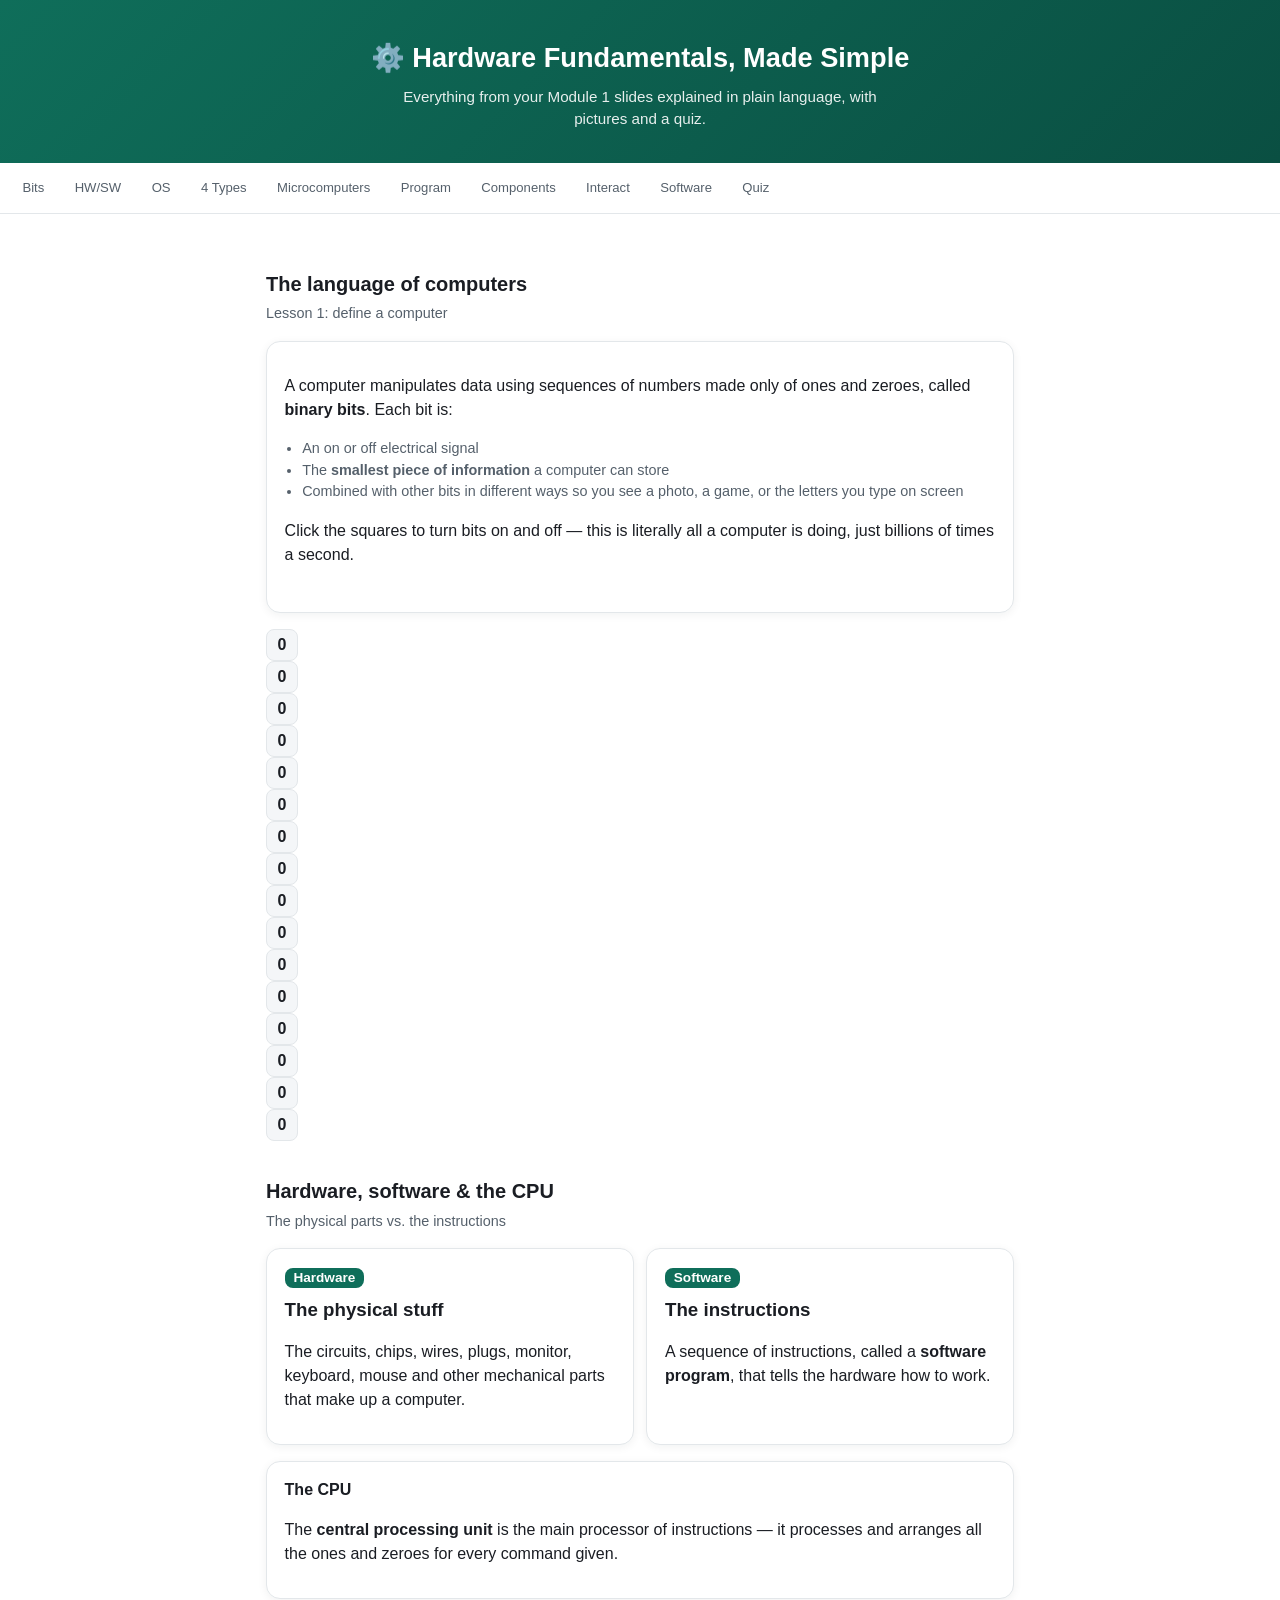
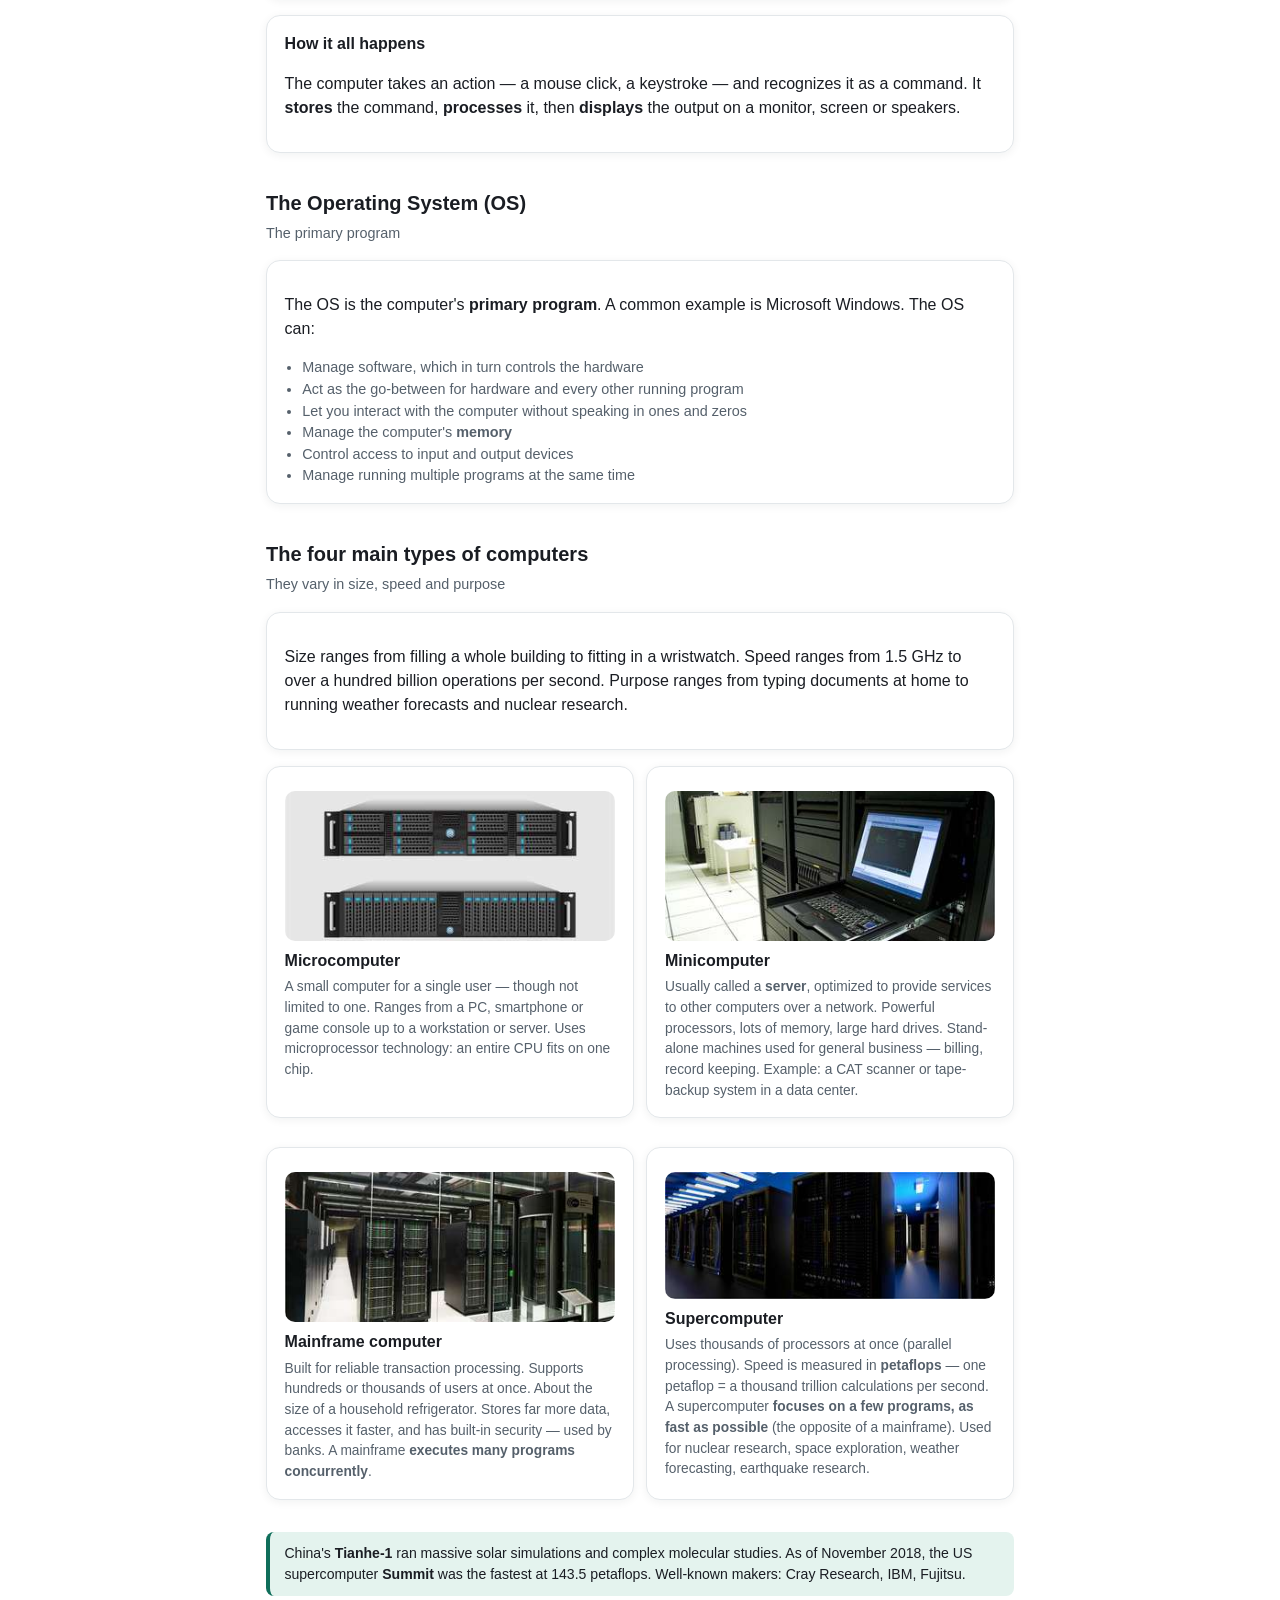
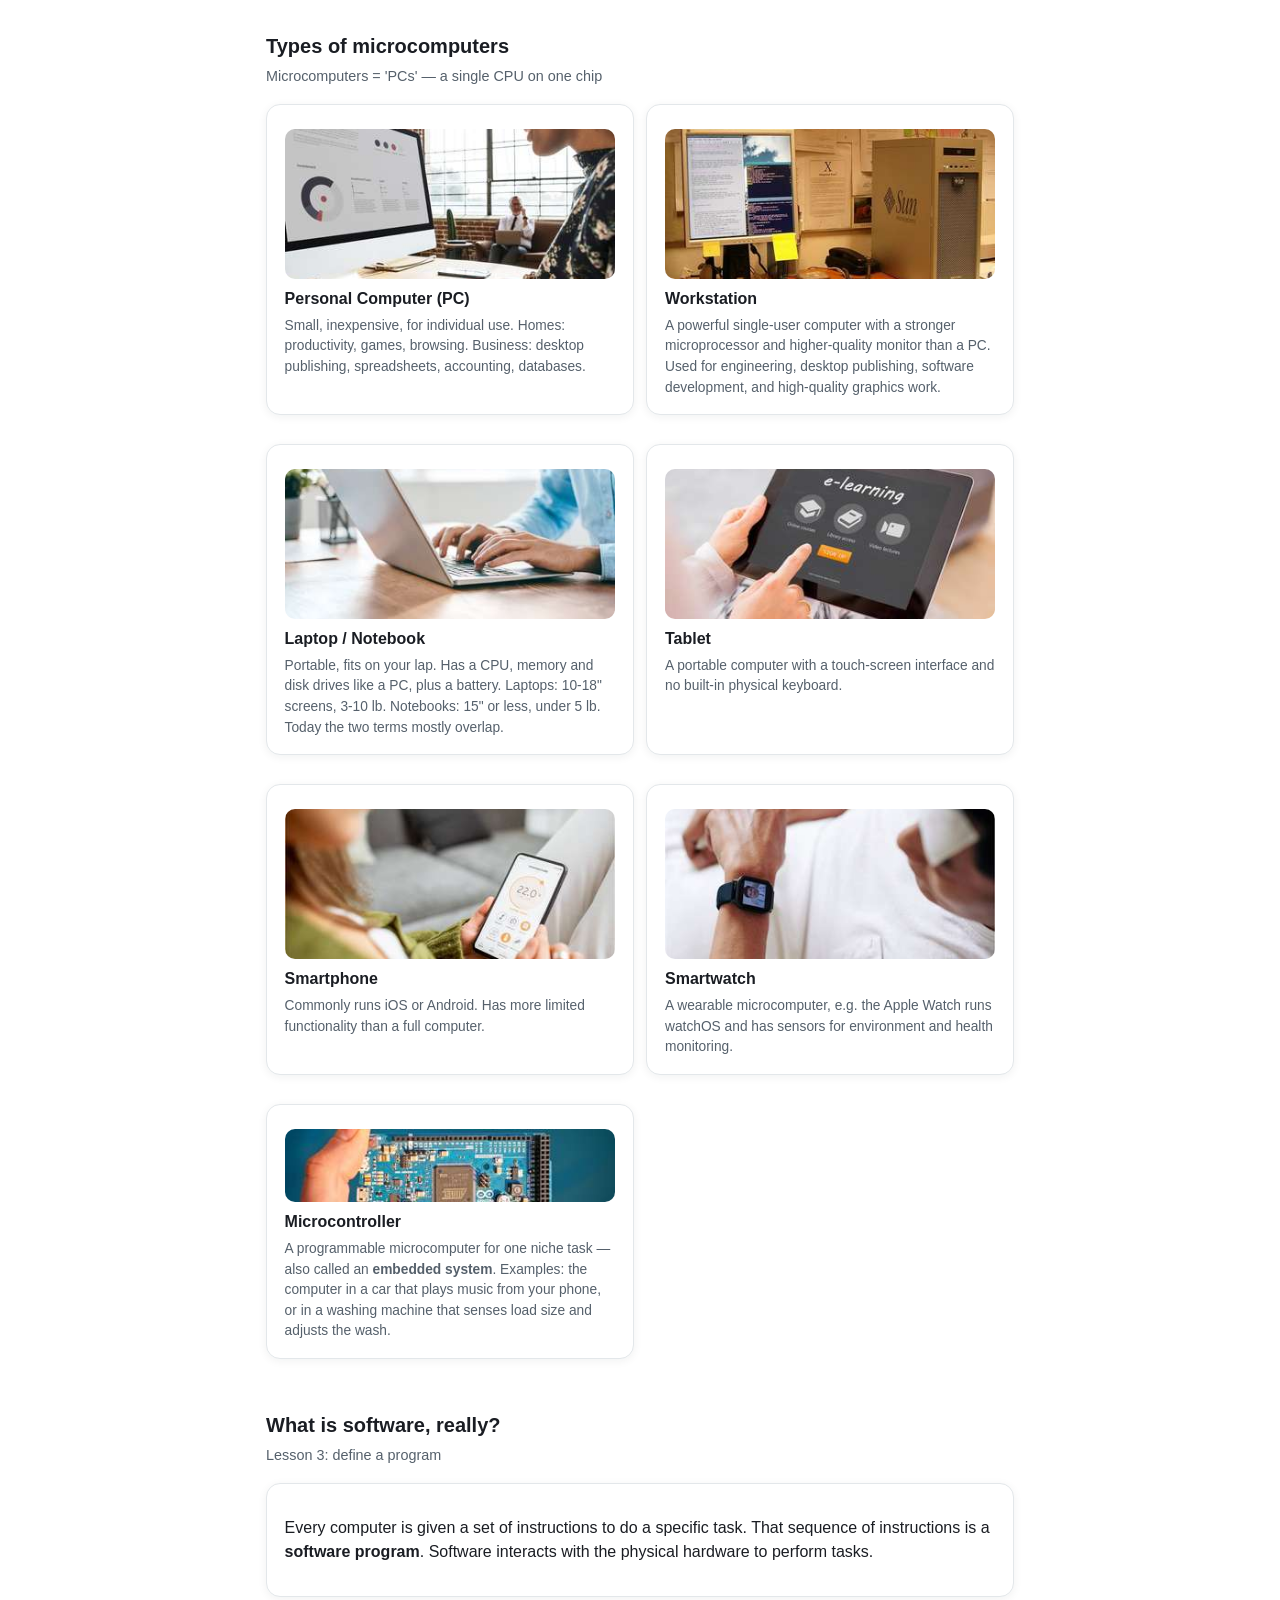
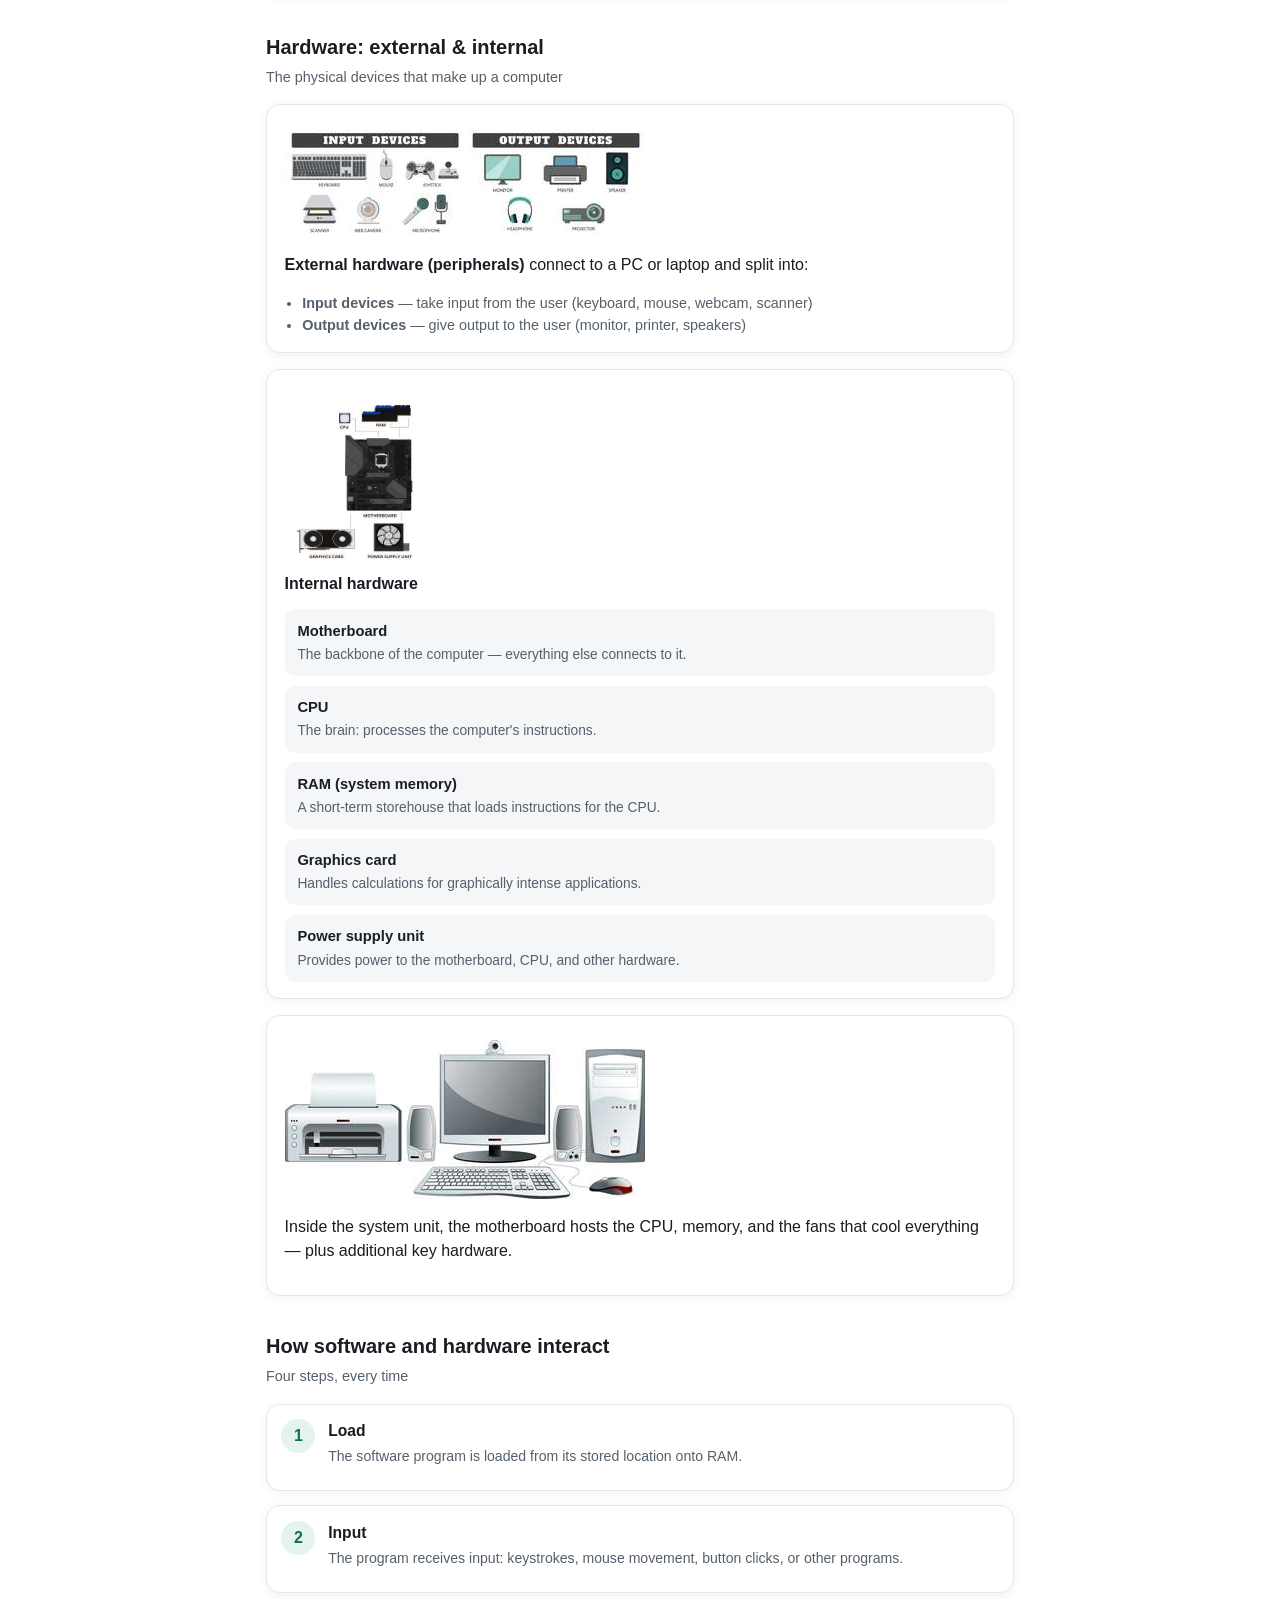
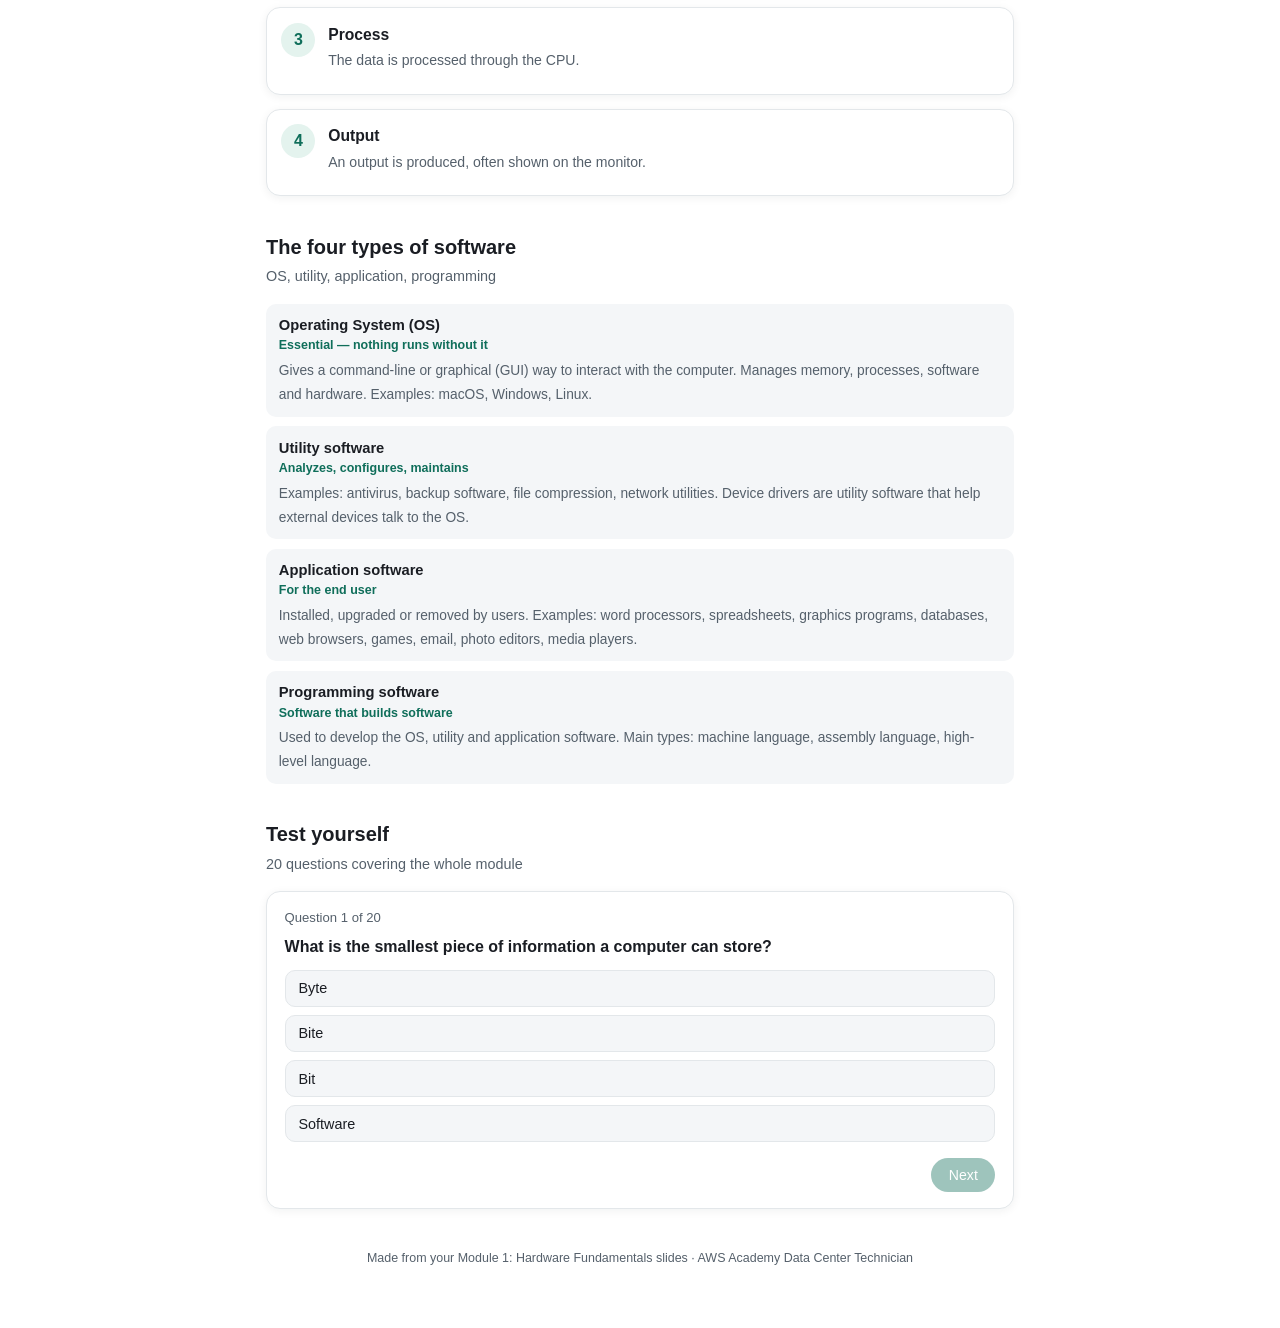
==== module1/index.html @ 40ab1dcd "Create index.html" ====
<!DOCTYPE html><html lang="en"><head><meta charset="UTF-8"><meta name="viewport" content="width=device-width, initial-scale=1, viewport-fit=cover"><title>Hardware Fundamentals, Made Simple</title><style>
:root{--bg:#fff;--bg-soft:#f4f6f8;--text:#1a1d23;--text-soft:#55606b;--accent:#0f6e5a;--accent-soft:#e4f3ee;--card-bg:#fff;--card-border:#e3e7ea;--shadow:0 2px 10px rgba(20,30,40,.06);--good:#1b7a3d;--bad:#c0392b;--svg-box:#f4f6f8;--svg-on:#ffe8a3;
box-sizing:border-box;padding-top:env(safe-area-inset-top,0px);padding-bottom:env(safe-area-inset-bottom,0px)}
@media(prefers-color-scheme:dark){:root:not([data-theme="light"]){--bg:#14171a;--bg-soft:#1c2024;--text:#eef1f3;--text-soft:#a7b0b8;--accent:#4fd8ad;--accent-soft:#1c2f2a;--card-bg:#1c2024;--card-border:#2b3136;--shadow:0 2px 14px rgba(0,0,0,.4);--svg-box:#242a2f;--svg-on:#6b5a1e}}
:root[data-theme="dark"]{--bg:#14171a;--bg-soft:#1c2024;--text:#eef1f3;--text-soft:#a7b0b8;--accent:#4fd8ad;--accent-soft:#1c2f2a;--card-bg:#1c2024;--card-border:#2b3136;--shadow:0 2px 14px rgba(0,0,0,.4);--svg-box:#242a2f;--svg-on:#6b5a1e}
html{scroll-padding-top:calc(60px + env(safe-area-inset-top,0px))}
*{box-sizing:border-box}
body{margin:0;background:var(--bg);color:var(--text);font-family:-apple-system,BlinkMacSystemFont,"Segoe UI",Roboto,Helvetica,Arial,sans-serif;line-height:1.5}
header.hero{background:linear-gradient(135deg,var(--accent),#0a4f42);color:#fff;padding:2.4rem 1.2rem 2rem;text-align:center}
header.hero h1{margin:0 0 .4rem;font-size:1.7rem}
header.hero p{margin:0 auto;opacity:.9;font-size:.95rem;max-width:520px}
nav.tabs{position:sticky;top:env(safe-area-inset-top,0px);z-index:10;display:flex;overflow-x:auto;gap:.3rem;background:var(--bg);border-bottom:1px solid var(--card-border);padding:.5rem .6rem}
nav.tabs a{flex:none;text-decoration:none;color:var(--text-soft);font-size:.82rem;padding:.45rem .8rem;border-radius:999px;white-space:nowrap}
nav.tabs a:hover{background:var(--accent-soft);color:var(--accent)}
main{max-width:780px;margin:0 auto;padding:1.2rem 1rem 3rem}
section{margin:2.2rem 0}
section h2{font-size:1.25rem;margin:0 0 .3rem}
.sub{color:var(--text-soft);font-size:.9rem;margin:0 0 1rem}
.card{background:var(--card-bg);border:1px solid var(--card-border);border-radius:14px;box-shadow:var(--shadow);padding:1rem 1.1rem;margin-bottom:1rem}
.card img{max-width:100%;max-height:170px;border-radius:10px;display:block;margin:.5rem 0}
.card ul{margin:.4rem 0 0;padding-left:1.1rem;color:var(--text-soft);font-size:.9rem}
.sock-head{display:flex;align-items:center;gap:.6rem}
.sock-head h3{margin:0;font-size:1rem}
.badge{background:var(--accent);color:#fff;font-weight:700;border-radius:8px;padding:.15rem .55rem;font-size:.85rem}
.mini-grid{display:grid;gap:.6rem;margin-top:.8rem}
.mini{background:var(--bg-soft);border-radius:10px;padding:.65rem .8rem}
.mini strong{display:block;font-size:.92rem}
.mini em{display:block;font-size:.78rem;color:var(--accent);font-style:normal;font-weight:600;margin-bottom:.2rem}
.mini span{font-size:.86rem;color:var(--text-soft)}
svg.arch{width:100%;height:auto;display:block}
svg .blk{fill:var(--svg-box);stroke:var(--accent);stroke-width:1.5;cursor:pointer;transition:fill .15s}
svg .blk.on{fill:var(--svg-on)}
svg text{fill:var(--text);font-size:13px;pointer-events:none;font-family:inherit}
svg .lbl{fill:var(--text-soft);font-size:11px}
svg .arrow{stroke:var(--text-soft);stroke-width:1.5;fill:none;marker-end:url(#ah)}
#info{margin-top:.8rem;background:var(--accent-soft);border-radius:10px;padding:.7rem .9rem;font-size:.9rem;min-height:4.5rem}
#info strong{display:block;color:var(--accent)}
.speed{display:flex;gap:.4rem;align-items:center;flex-wrap:wrap;font-size:.85rem;margin-top:.6rem}
.speed span{background:var(--bg-soft);border-radius:999px;padding:.25rem .7rem}
.steps{display:flex;flex-direction:column;gap:.9rem}
.step{display:flex;gap:.8rem;background:var(--card-bg);border:1px solid var(--card-border);border-radius:14px;padding:.9rem;box-shadow:var(--shadow)}
.step-num{flex:none;width:34px;height:34px;border-radius:50%;background:var(--accent-soft);color:var(--accent);display:flex;align-items:center;justify-content:center;font-weight:700}
.step-content h4{margin:0 0 .25rem;font-size:.98rem}
.step-content p{margin:0 0 .5rem;color:var(--text-soft);font-size:.88rem}
.step-content img{max-width:100%;max-height:170px;border-radius:10px;display:block}
.tip{background:var(--accent-soft);border-left:4px solid var(--accent);border-radius:8px;padding:.7rem .9rem;font-size:.88rem;margin-top:1rem}
.quiz-q{font-weight:600;margin:.4rem 0 .7rem}
.quiz-opts{display:flex;flex-direction:column;gap:.5rem;margin-bottom:.6rem}
.quiz-opt{text-align:left;padding:.6rem .8rem;border-radius:10px;border:1px solid var(--card-border);background:var(--bg-soft);cursor:pointer;font-size:.9rem;color:var(--text);font-family:inherit}
.quiz-opt:disabled{cursor:default}
.quiz-opt.correct{background:rgba(27,122,61,.18);border-color:var(--good)}
.quiz-opt.incorrect{background:rgba(192,57,43,.18);border-color:var(--bad)}
.quiz-exp{display:none;font-size:.85rem;color:var(--text-soft);background:var(--bg-soft);padding:.6rem .8rem;border-radius:10px}
.quiz-nav{display:flex;justify-content:flex-end;margin-top:1rem}
.quiz-nav button,.quiz-result button{background:var(--accent);color:#fff;border:none;padding:.55rem 1.1rem;border-radius:999px;font-size:.88rem;cursor:pointer}
.quiz-nav button:disabled{opacity:.4}
.quiz-progress{font-size:.82rem;color:var(--text-soft)}
.quiz-result{text-align:center;padding:1.5rem 1rem}
.score{font-size:2.2rem;font-weight:700;color:var(--accent)}
.footer-note{text-align:center;color:var(--text-soft);font-size:.78rem;margin-top:2.5rem}

table.cmp{width:100%;border-collapse:collapse;font-size:.85rem}
table.cmp th,table.cmp td{text-align:left;padding:.5rem .6rem;border-bottom:1px solid var(--card-border);vertical-align:top}
table.cmp th{color:var(--text-soft);font-size:.76rem;text-transform:uppercase}
.wrap{overflow-x:auto}
.split{display:grid;gap:.8rem}
@media(min-width:600px){.split{grid-template-columns:1fr 1fr}}
.imgrow{display:flex;gap:.5rem;flex-wrap:wrap}.imgrow img{flex:1 1 120px;max-width:48%;max-height:150px;object-fit:cover;border-radius:10px}
.pc-card img{width:100%;max-height:150px;object-fit:cover;border-radius:10px;margin-bottom:.5rem}
.pc-card h3{margin:.2rem 0 .3rem;font-size:1rem}
.pc-card p{margin:0;font-size:.86rem;color:var(--text-soft)}
.bits{display:flex;gap:.3rem;flex-wrap:wrap;justify-content:center;margin:.8rem 0}
.bit{width:32px;height:32px;border-radius:8px;background:var(--bg-soft);border:1px solid var(--card-border);display:flex;align-items:center;justify-content:center;font-weight:700;cursor:pointer;user-select:none}
.bit.on{background:var(--accent);color:#fff}
</style></head><body>
<header class="hero"><h1>⚙️ Hardware Fundamentals, Made Simple</h1><p>Everything from your Module 1 slides explained in plain language, with pictures and a quiz.</p></header>
<nav class="tabs"><a href="#bits">Bits</a><a href="#hwsw">HW/SW</a><a href="#os">OS</a><a href="#types4">4 Types</a><a href="#micro">Microcomputers</a><a href="#prog">Program</a><a href="#hw">Components</a><a href="#interact">Interact</a><a href="#swtypes">Software</a><a href="#quiz">Quiz</a></nav><main><section id="bits"><h2>The language of computers</h2><p class="sub">Lesson 1: define a computer</p>
<div class="card"><p>A computer manipulates data using sequences of numbers made only of ones and zeroes, called <b>binary bits</b>. Each bit is:</p>
<ul><li>An on or off electrical signal</li><li>The <b>smallest piece of information</b> a computer can store</li><li>Combined with other bits in different ways so you see a photo, a game, or the letters you type on screen</li></ul>
<p>Click the squares to turn bits on and off — this is literally all a computer is doing, just billions of times a second.</p>
<div class="bits" id="bits"></div></div></section>
<section id="hwsw"><h2>Hardware, software & the CPU</h2><p class="sub">The physical parts vs. the instructions</p>
<div class="split">
<div class="card"><span class="badge">Hardware</span><h3 style="margin:.4rem 0">The physical stuff</h3><p>The circuits, chips, wires, plugs, monitor, keyboard, mouse and other mechanical parts that make up a computer.</p></div>
<div class="card"><span class="badge">Software</span><h3 style="margin:.4rem 0">The instructions</h3><p>A sequence of instructions, called a <b>software program</b>, that tells the hardware how to work.</p></div></div>
<div class="card"><strong>The CPU</strong><p>The <b>central processing unit</b> is the main processor of instructions — it processes and arranges all the ones and zeroes for every command given.</p></div>
<div class="card"><strong>How it all happens</strong><p>The computer takes an action — a mouse click, a keystroke — and recognizes it as a command. It <b>stores</b> the command, <b>processes</b> it, then <b>displays</b> the output on a monitor, screen or speakers.</p></div></section>
<section id="os"><h2>The Operating System (OS)</h2><p class="sub">The primary program</p>
<div class="card"><p>The OS is the computer's <b>primary program</b>. A common example is Microsoft Windows. The OS can:</p>
<ul><li>Manage software, which in turn controls the hardware</li><li>Act as the go-between for hardware and every other running program</li><li>Let you interact with the computer without speaking in ones and zeros</li><li>Manage the computer's <b>memory</b></li><li>Control access to input and output devices</li><li>Manage running multiple programs at the same time</li></ul></div></section>
<section id="types4"><h2>The four main types of computers</h2><p class="sub">They vary in size, speed and purpose</p>
<div class="card"><p>Size ranges from filling a whole building to fitting in a wristwatch. Speed ranges from 1.5 GHz to over a hundred billion operations per second. Purpose ranges from typing documents at home to running weather forecasts and nuclear research.</p></div>
<div class="split"><div class="card pc-card"><img src="[data-uri]" alt="Microcomputer" loading="lazy"><h3>Microcomputer</h3><p>A small computer for a single user — though not limited to one. Ranges from a PC, smartphone or game console up to a workstation or server. Uses microprocessor technology: an entire CPU fits on one chip.</p></div><div class="card pc-card"><img src="[data-uri]" alt="Minicomputer" loading="lazy"><h3>Minicomputer</h3><p>Usually called a <b>server</b>, optimized to provide services to other computers over a network. Powerful processors, lots of memory, large hard drives. Stand-alone machines used for general business — billing, record keeping. Example: a CAT scanner or tape-backup system in a data center.</p></div><div class="card pc-card"><img src="[data-uri]" alt="Mainframe computer" loading="lazy"><h3>Mainframe computer</h3><p>Built for reliable transaction processing. Supports hundreds or thousands of users at once. About the size of a household refrigerator. Stores far more data, accesses it faster, and has built-in security — used by banks. A mainframe <b>executes many programs concurrently</b>.</p></div><div class="card pc-card"><img src="[data-uri]" alt="Supercomputer" loading="lazy"><h3>Supercomputer</h3><p>Uses thousands of processors at once (parallel processing). Speed is measured in <b>petaflops</b> — one petaflop = a thousand trillion calculations per second. A supercomputer <b>focuses on a few programs, as fast as possible</b> (the opposite of a mainframe). Used for nuclear research, space exploration, weather forecasting, earthquake research.</p></div></div>
<div class="tip">China's <b>Tianhe-1</b> ran massive solar simulations and complex molecular studies. As of November 2018, the US supercomputer <b>Summit</b> was the fastest at 143.5 petaflops. Well-known makers: Cray Research, IBM, Fujitsu.</div></section>
<section id="micro"><h2>Types of microcomputers</h2><p class="sub">Microcomputers = 'PCs' — a single CPU on one chip</p><div class="split"><div class="card pc-card"><img src="[data-uri]" alt="Personal Computer (PC)" loading="lazy"><h3>Personal Computer (PC)</h3><p>Small, inexpensive, for individual use. Homes: productivity, games, browsing. Business: desktop publishing, spreadsheets, accounting, databases.</p></div><div class="card pc-card"><img src="[data-uri]" alt="Workstation" loading="lazy"><h3>Workstation</h3><p>A powerful single-user computer with a stronger microprocessor and higher-quality monitor than a PC. Used for engineering, desktop publishing, software development, and high-quality graphics work.</p></div><div class="card pc-card"><img src="[data-uri]" alt="Laptop / Notebook" loading="lazy"><h3>Laptop / Notebook</h3><p>Portable, fits on your lap. Has a CPU, memory and disk drives like a PC, plus a battery. Laptops: 10-18" screens, 3-10 lb. Notebooks: 15" or less, under 5 lb. Today the two terms mostly overlap.</p></div><div class="card pc-card"><img src="[data-uri]" alt="Tablet" loading="lazy"><h3>Tablet</h3><p>A portable computer with a touch-screen interface and no built-in physical keyboard.</p></div><div class="card pc-card"><img src="[data-uri]" alt="Smartphone" loading="lazy"><h3>Smartphone</h3><p>Commonly runs iOS or Android. Has more limited functionality than a full computer.</p></div><div class="card pc-card"><img src="[data-uri]" alt="Smartwatch" loading="lazy"><h3>Smartwatch</h3><p>A wearable microcomputer, e.g. the Apple Watch runs watchOS and has sensors for environment and health monitoring.</p></div><div class="card pc-card"><img src="[data-uri]" alt="Microcontroller" loading="lazy"><h3>Microcontroller</h3><p>A programmable microcomputer for one niche task — also called an <b>embedded system</b>. Examples: the computer in a car that plays music from your phone, or in a washing machine that senses load size and adjusts the wash.</p></div></div></section>
<section id="prog"><h2>What is software, really?</h2><p class="sub">Lesson 3: define a program</p>
<div class="card"><p>Every computer is given a set of instructions to do a specific task. That sequence of instructions is a <b>software program</b>. Software interacts with the physical hardware to perform tasks.</p></div></section>
<section id="hw"><h2>Hardware: external & internal</h2><p class="sub">The physical devices that make up a computer</p>
<div class="card"><img src="[data-uri]" alt="Input and output devices" loading="lazy"><p><b>External hardware (peripherals)</b> connect to a PC or laptop and split into:</p>
<ul><li><b>Input devices</b> — take input from the user (keyboard, mouse, webcam, scanner)</li><li><b>Output devices</b> — give output to the user (monitor, printer, speakers)</li></ul></div>
<div class="card"><img src="[data-uri]" alt="Internal hardware" loading="lazy"><strong>Internal hardware</strong>
<div class="mini-grid">
<div class="mini"><strong>Motherboard</strong><span>The backbone of the computer — everything else connects to it.</span></div>
<div class="mini"><strong>CPU</strong><span>The brain: processes the computer's instructions.</span></div>
<div class="mini"><strong>RAM (system memory)</strong><span>A short-term storehouse that loads instructions for the CPU.</span></div>
<div class="mini"><strong>Graphics card</strong><span>Handles calculations for graphically intense applications.</span></div>
<div class="mini"><strong>Power supply unit</strong><span>Provides power to the motherboard, CPU, and other hardware.</span></div></div></div>
<div class="card"><img src="[data-uri]" alt="Inside the system unit" loading="lazy"><p>Inside the system unit, the motherboard hosts the CPU, memory, and the fans that cool everything — plus additional key hardware.</p></div></section>
<section id="interact"><h2>How software and hardware interact</h2><p class="sub">Four steps, every time</p>
<div class="steps">
<div class="step"><div class="step-num">1</div><div class="step-content"><h4>Load</h4><p>The software program is loaded from its stored location onto RAM.</p></div></div>
<div class="step"><div class="step-num">2</div><div class="step-content"><h4>Input</h4><p>The program receives input: keystrokes, mouse movement, button clicks, or other programs.</p></div></div>
<div class="step"><div class="step-num">3</div><div class="step-content"><h4>Process</h4><p>The data is processed through the CPU.</p></div></div>
<div class="step"><div class="step-num">4</div><div class="step-content"><h4>Output</h4><p>An output is produced, often shown on the monitor.</p></div></div></div></section>
<section id="swtypes"><h2>The four types of software</h2><p class="sub">OS, utility, application, programming</p>
<div class="mini-grid">
<div class="mini"><strong>Operating System (OS)</strong><em>Essential — nothing runs without it</em><span>Gives a command-line or graphical (GUI) way to interact with the computer. Manages memory, processes, software and hardware. Examples: macOS, Windows, Linux.</span></div>
<div class="mini"><strong>Utility software</strong><em>Analyzes, configures, maintains</em><span>Examples: antivirus, backup software, file compression, network utilities. Device drivers are utility software that help external devices talk to the OS.</span></div>
<div class="mini"><strong>Application software</strong><em>For the end user</em><span>Installed, upgraded or removed by users. Examples: word processors, spreadsheets, graphics programs, databases, web browsers, games, email, photo editors, media players.</span></div>
<div class="mini"><strong>Programming software</strong><em>Software that builds software</em><span>Used to develop the OS, utility and application software. Main types: machine language, assembly language, high-level language.</span></div></div></section>
<section id="quiz"><h2>Test yourself</h2><p class="sub">20 questions covering the whole module</p><div class="card" id="quizCard"></div></section>
<p class="footer-note">Made from your Module 1: Hardware Fundamentals slides · AWS Academy Data Center Technician</p></main>
<script>
const bitsEl = document.getElementById('bits');
for (let i = 0; i < 16; i++) {
  const d = document.createElement('div'); d.className = 'bit'; d.textContent = '0';
  d.onclick = () => { const on = d.classList.toggle('on'); d.textContent = on ? '1' : '0'; };
  bitsEl.appendChild(d);
}
const QUIZ = [{"q": "What is the smallest piece of information a computer can store?", "o": ["Byte", "Bite", "Bit", "Software"], "a": 2, "x": "A bit is a single on/off electrical signal, the smallest unit of information."}, {"q": "Which best describes hardware?", "o": ["Instructions that tell devices what to do", "The physical circuits, chips, wires and mechanical parts of a computer", "A word processor", "An operating system"], "a": 1, "x": "Hardware is the physical stuff; software is the instructions that control it."}, {"q": "What does the CPU do?", "o": ["Displays graphics only", "Stores files permanently", "Processes and arranges the ones and zeros for every command", "Supplies power"], "a": 2, "x": "The CPU is the main processor of a computer's instructions."}, {"q": "Which are functions of an operating system? (pick the one that is NOT)", "o": ["Manages the computer's memory", "Controls access to input/output devices", "Works as an output device itself", "Manages running multiple software at once"], "a": 2, "x": "The OS manages devices; it isn't itself an input or output device."}, {"q": "A minicomputer is usually called a...", "o": ["Server", "Smartwatch", "Tablet", "Workstation"], "a": 0, "x": "Minicomputers are optimized to serve other computers over a network."}, {"q": "Which computer is about the size of a household refrigerator and used heavily by banks?", "o": ["Supercomputer", "Microcomputer", "Mainframe computer", "Smartwatch"], "a": 2, "x": "Mainframes handle high-volume, secure transactions and run many programs concurrently."}, {"q": "A supercomputer's speed is measured in...", "o": ["GHz only", "Petaflops (a thousand trillion calculations/second)", "Bytes per second", "Pins"], "a": 1, "x": "Supercomputers use thousands of CPUs in parallel to reach petaflop speeds."}, {"q": "What's the key difference between a mainframe and a supercomputer?", "o": ["Mainframes are smaller", "A mainframe runs many programs at once; a supercomputer focuses on a few programs as fast as possible", "Supercomputers are used only for banking", "There is no difference"], "a": 1, "x": "Mainframe = many concurrent programs. Supercomputer = raw speed on fewer programs."}, {"q": "Which microcomputer type is a powerful single-user machine with a stronger processor and better monitor than a PC?", "o": ["Workstation", "Smartwatch", "Tablet", "Microcontroller"], "a": 0, "x": "Workstations suit engineering, publishing, and high-quality graphics work."}, {"q": "A microcontroller is also known as...", "o": ["A mainframe", "An embedded system", "A supercomputer", "A workstation"], "a": 1, "x": "Microcontrollers do one niche task, like the computer inside a washing machine."}, {"q": "Software is best described as...", "o": ["A set of instructions that perform a specified task in a computer", "A manual for configuring equipment", "A list of device specifications", "The monitor and keyboard"], "a": 0, "x": "Software is instructions; hardware is the physical device."}, {"q": "Which is internal hardware?", "o": ["Mouse", "Keyboard", "Motherboard", "Printer"], "a": 2, "x": "The motherboard, CPU, RAM and graphics card are internal. Mouse, keyboard, printer and scanner are external peripherals."}, {"q": "What is the motherboard's role?", "o": ["It's an output device", "The backbone of the computer \u2014 everything else connects to it", "It stores permanent files", "It cools the CPU"], "a": 1, "x": "All hardware connects to the motherboard."}, {"q": "RAM is best described as...", "o": ["Permanent file storage", "A short-term storehouse that loads instructions for the CPU", "The power supply", "An output device"], "a": 1, "x": "RAM is also called system memory."}, {"q": "Put these interaction steps in order: Process, Load, Output, Input", "o": ["Load \u2192 Input \u2192 Process \u2192 Output", "Output \u2192 Input \u2192 Load \u2192 Process", "Process \u2192 Load \u2192 Input \u2192 Output", "Input \u2192 Output \u2192 Load \u2192 Process"], "a": 0, "x": "The program loads to RAM, takes input, the CPU processes it, then output appears."}, {"q": "Which software type is essential \u2014 a computer cannot function without it?", "o": ["Application software", "Utility software", "Operating system (OS)", "Programming software"], "a": 2, "x": "Examples: macOS, Windows, Linux."}, {"q": "Antivirus software is an example of...", "o": ["Application software", "Utility software", "Programming software", "An OS"], "a": 1, "x": "Utility software analyzes, configures and maintains a computer."}, {"q": "A word processor is an example of...", "o": ["Utility software", "Programming software", "Application software", "An operating system"], "a": 2, "x": "Application software is installed, upgraded, or removed by the end user."}, {"q": "Which is a primary classification of programming language?", "o": ["Utility language", "Machine language", "Output language", "Driver language"], "a": 1, "x": "The three main classifications: machine, assembly, and high-level language."}, {"q": "Device drivers are an example of...", "o": ["Utility software that helps external devices talk to the OS", "Application software", "A type of CPU", "A programming language"], "a": 0, "x": "Drivers are utility software connecting hardware to the OS."}];
let qi = 0, score = 0, done = false;
function render() {
  const c = document.getElementById('quizCard');
  if (qi >= QUIZ.length) {
    c.innerHTML = '<div class="quiz-result"><div class="score">' + score + ' / ' + QUIZ.length + '</div><p>correct</p><button onclick="qi=0;score=0;render()">Try again</button></div>';
    return;
  }
  done = false;
  const q = QUIZ[qi];
  c.innerHTML = '<div class="quiz-progress">Question ' + (qi + 1) + ' of ' + QUIZ.length + '</div><p class="quiz-q">' + q.q + '</p><div class="quiz-opts">' +
    q.o.map((o, i) => '<button class="quiz-opt" onclick="pick(' + i + ')">' + o + '</button>').join('') +
    '</div><div class="quiz-exp" id="exp">' + q.x + '</div><div class="quiz-nav"><button id="nb" disabled onclick="qi++;render()">' + (qi === QUIZ.length - 1 ? 'See score' : 'Next') + '</button></div>';
}
function pick(i) {
  if (done) return; done = true;
  const q = QUIZ[qi], bs = document.querySelectorAll('.quiz-opt');
  bs.forEach(b => b.disabled = true);
  if (i === q.a) { bs[i].classList.add('correct'); score++; } else { bs[i].classList.add('incorrect'); bs[q.a].classList.add('correct'); }
  document.getElementById('exp').style.display = 'block';
  document.getElementById('nb').disabled = false;
}
render();
</script></body></html>
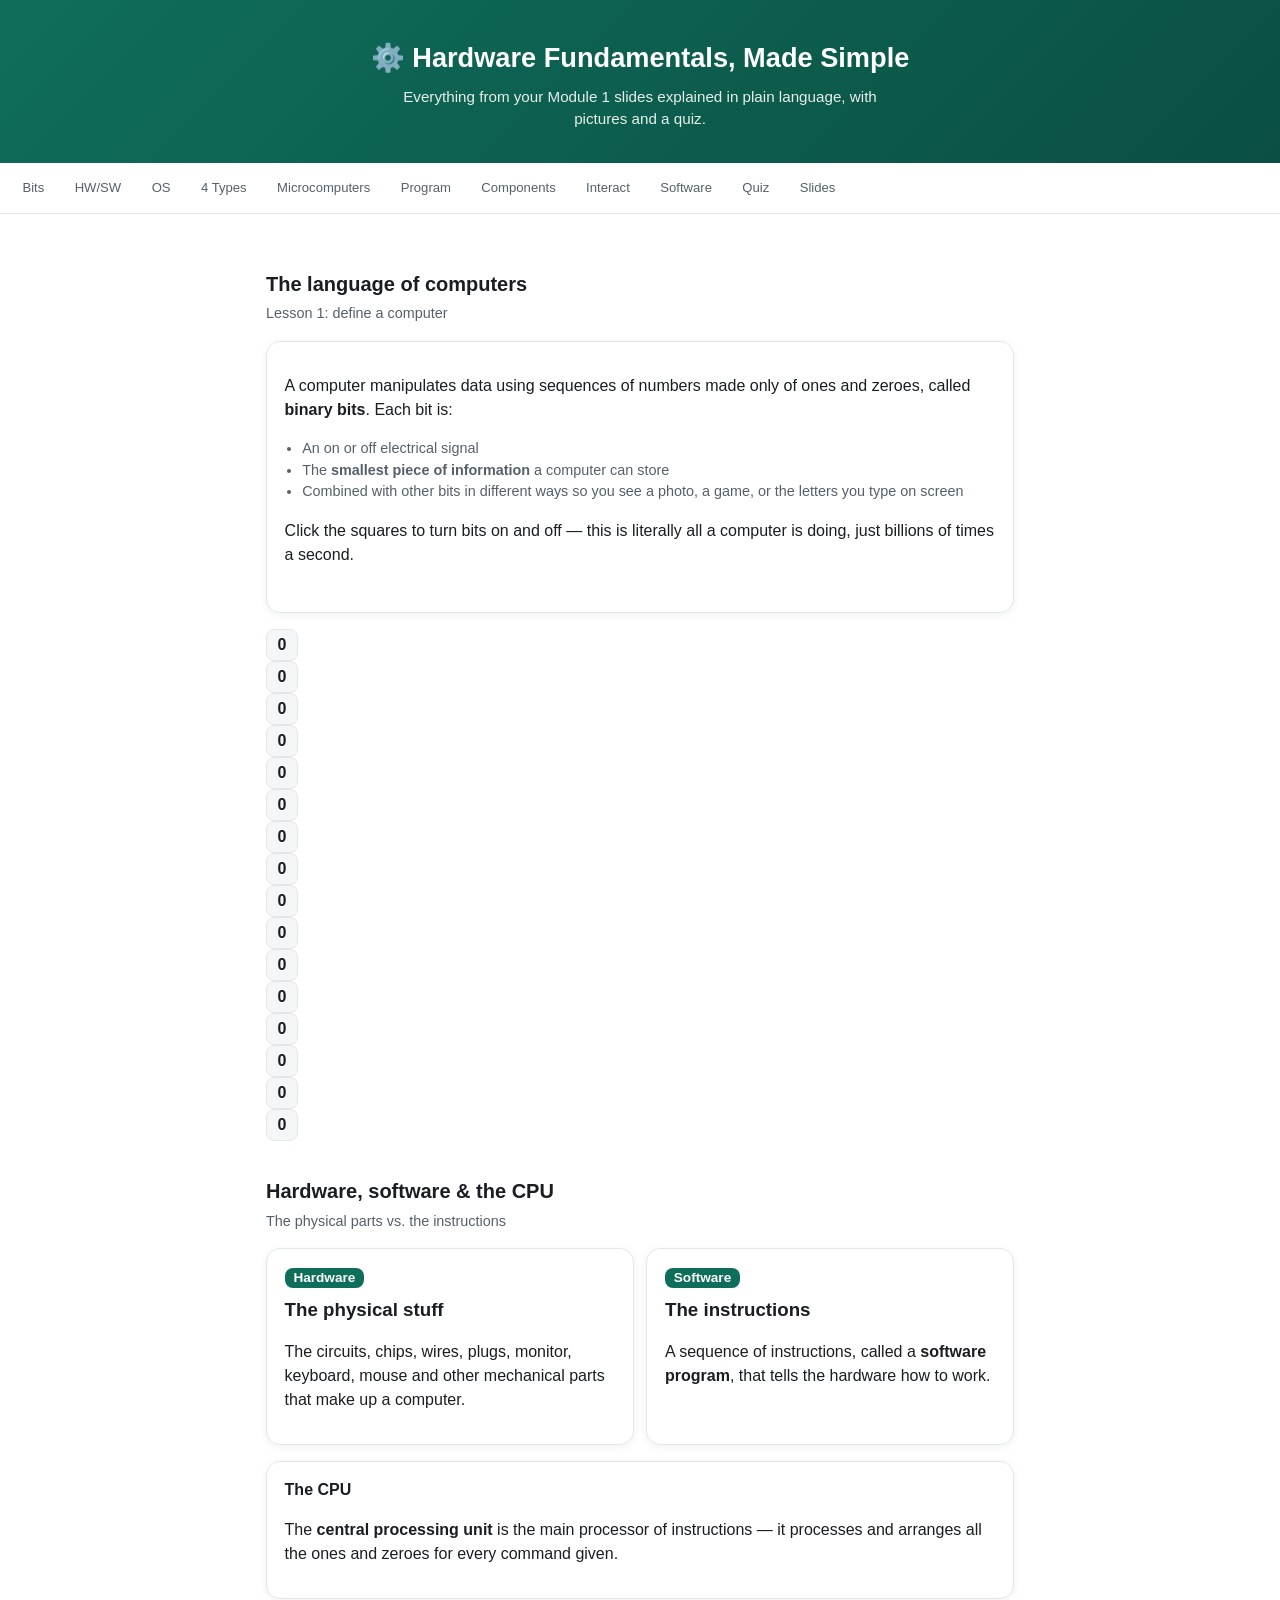
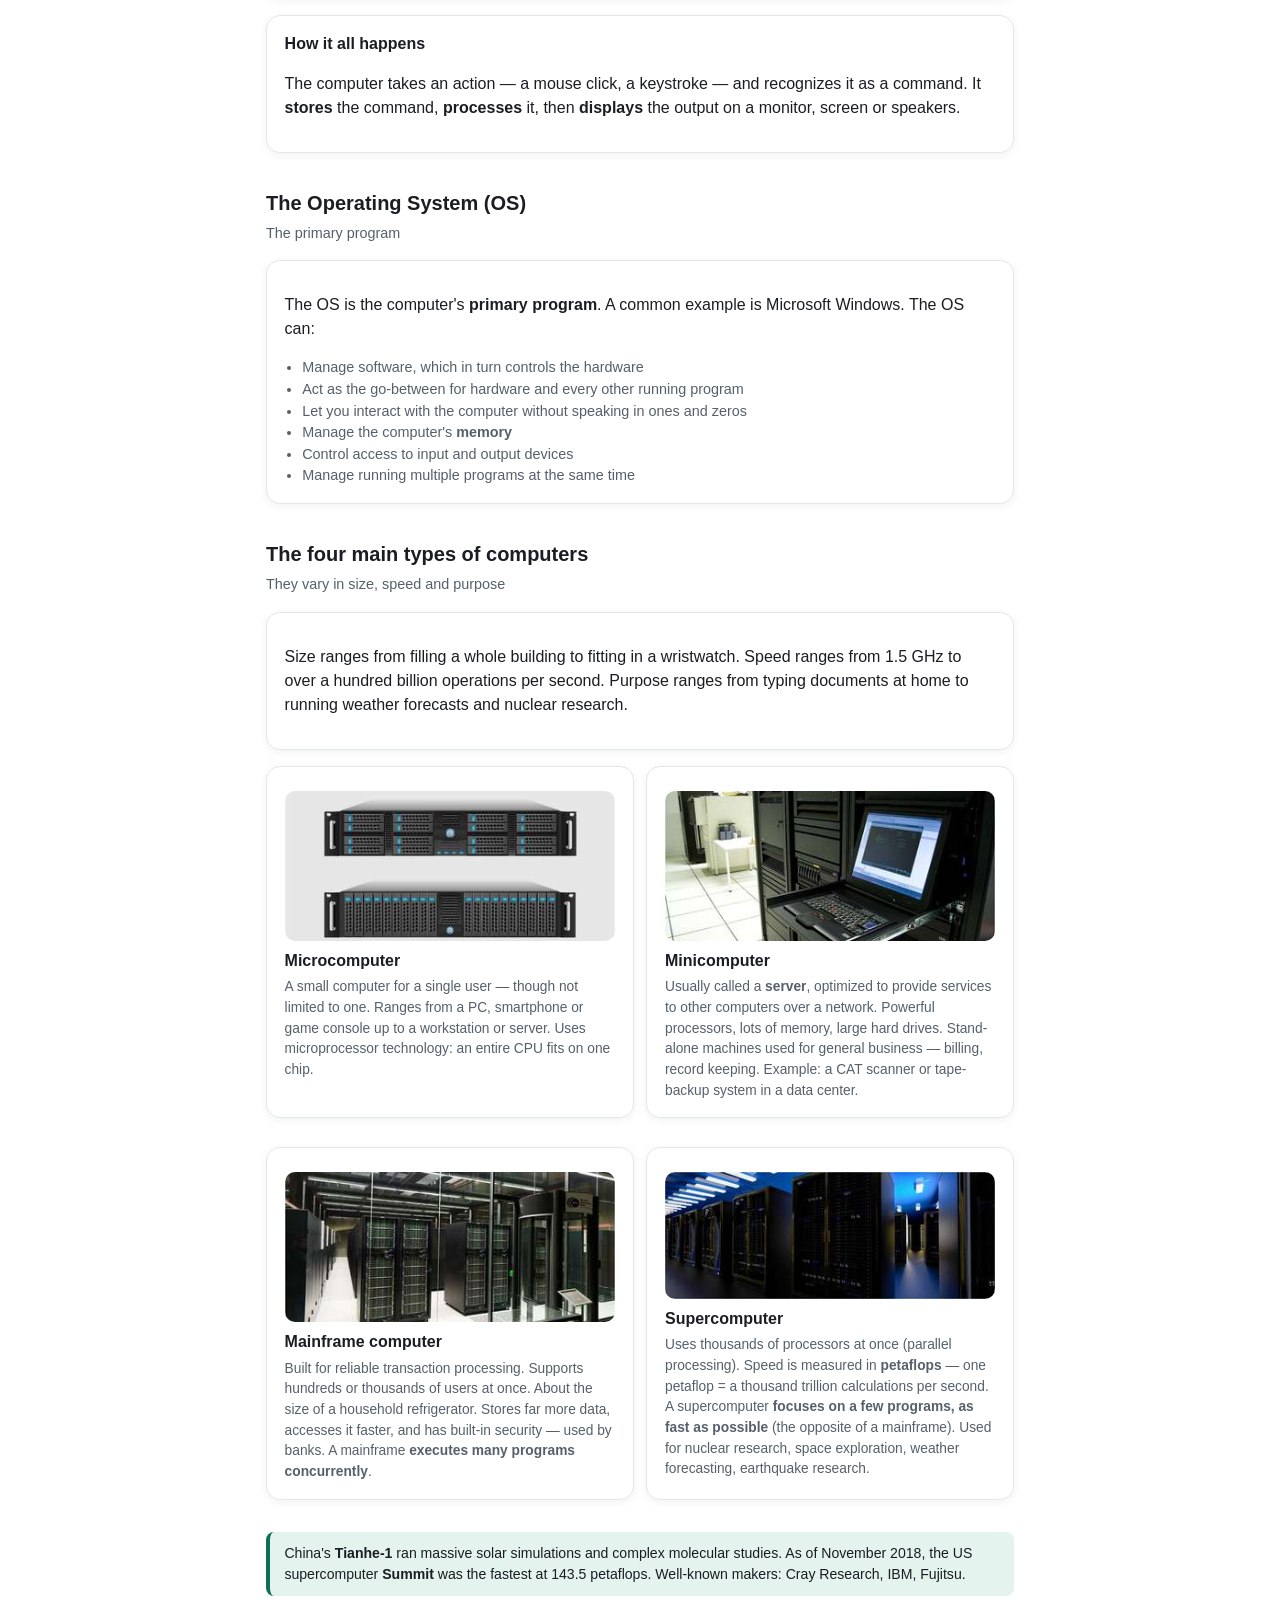
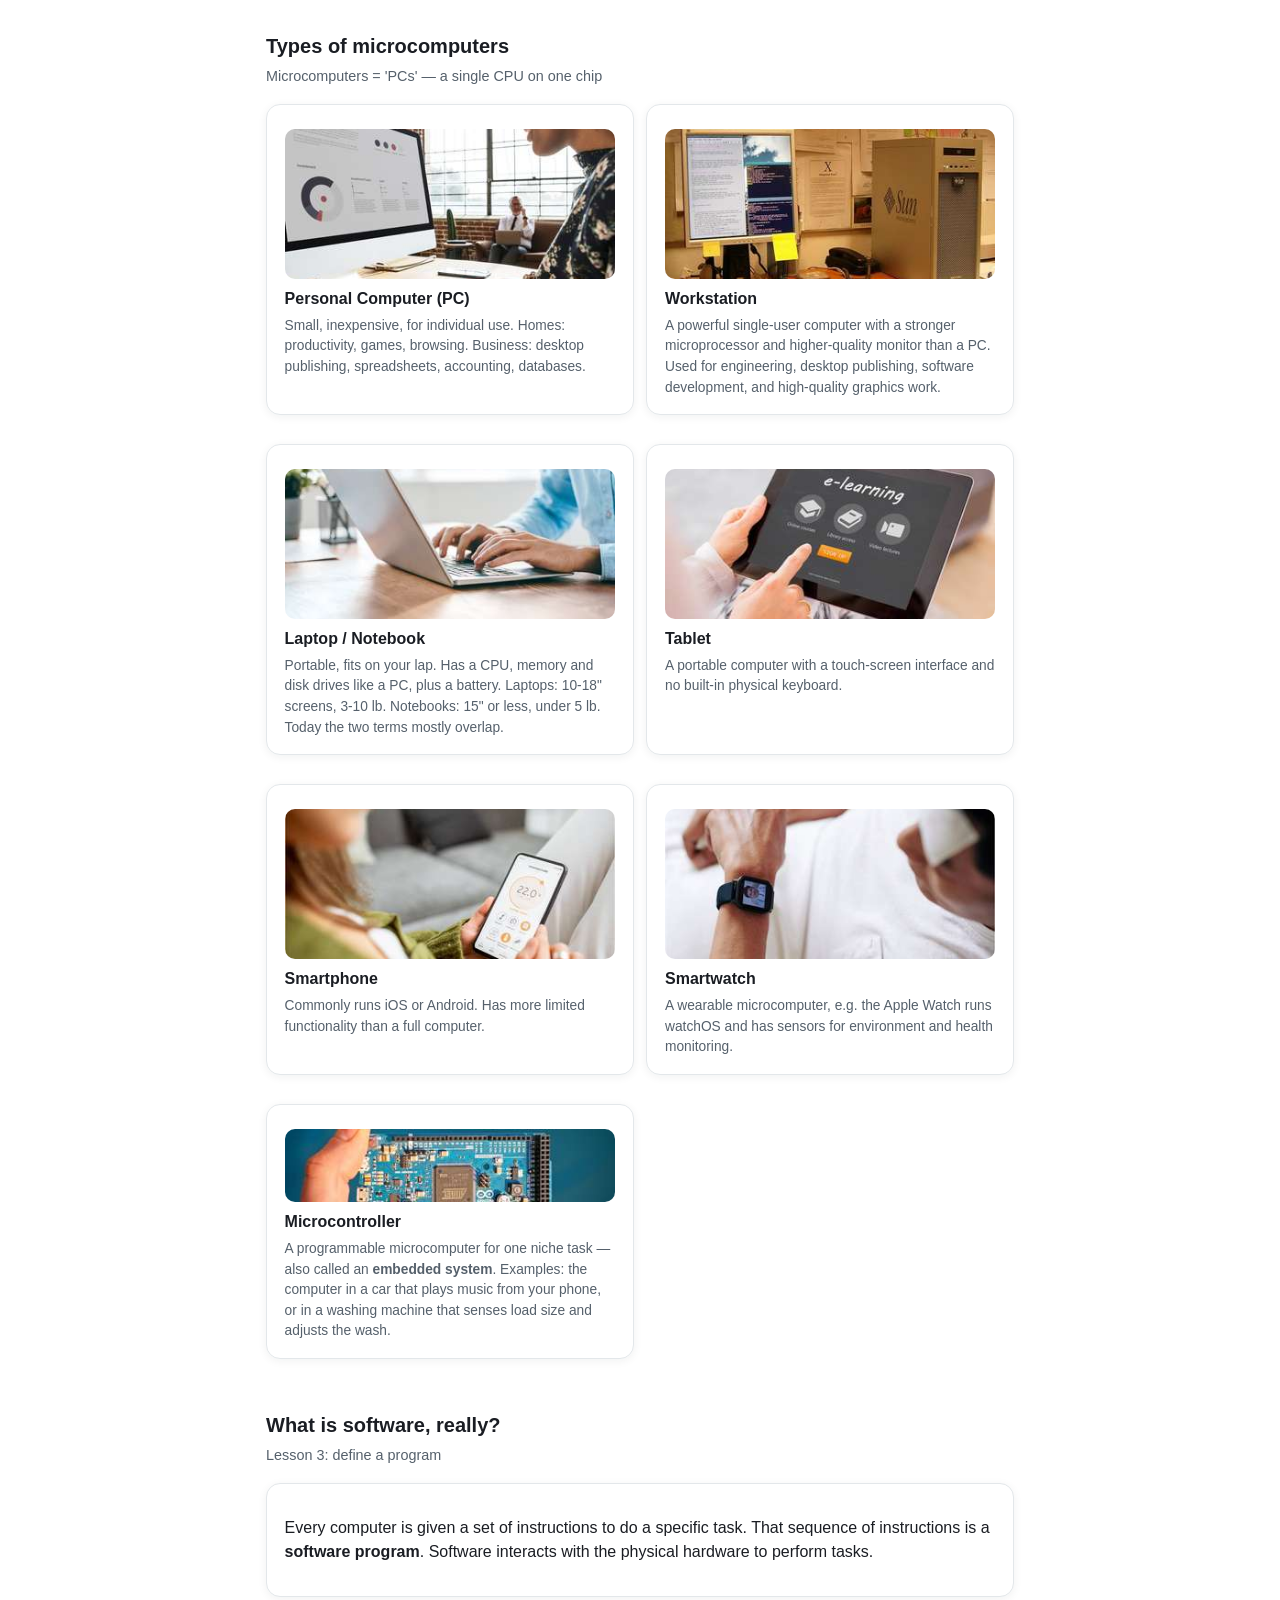
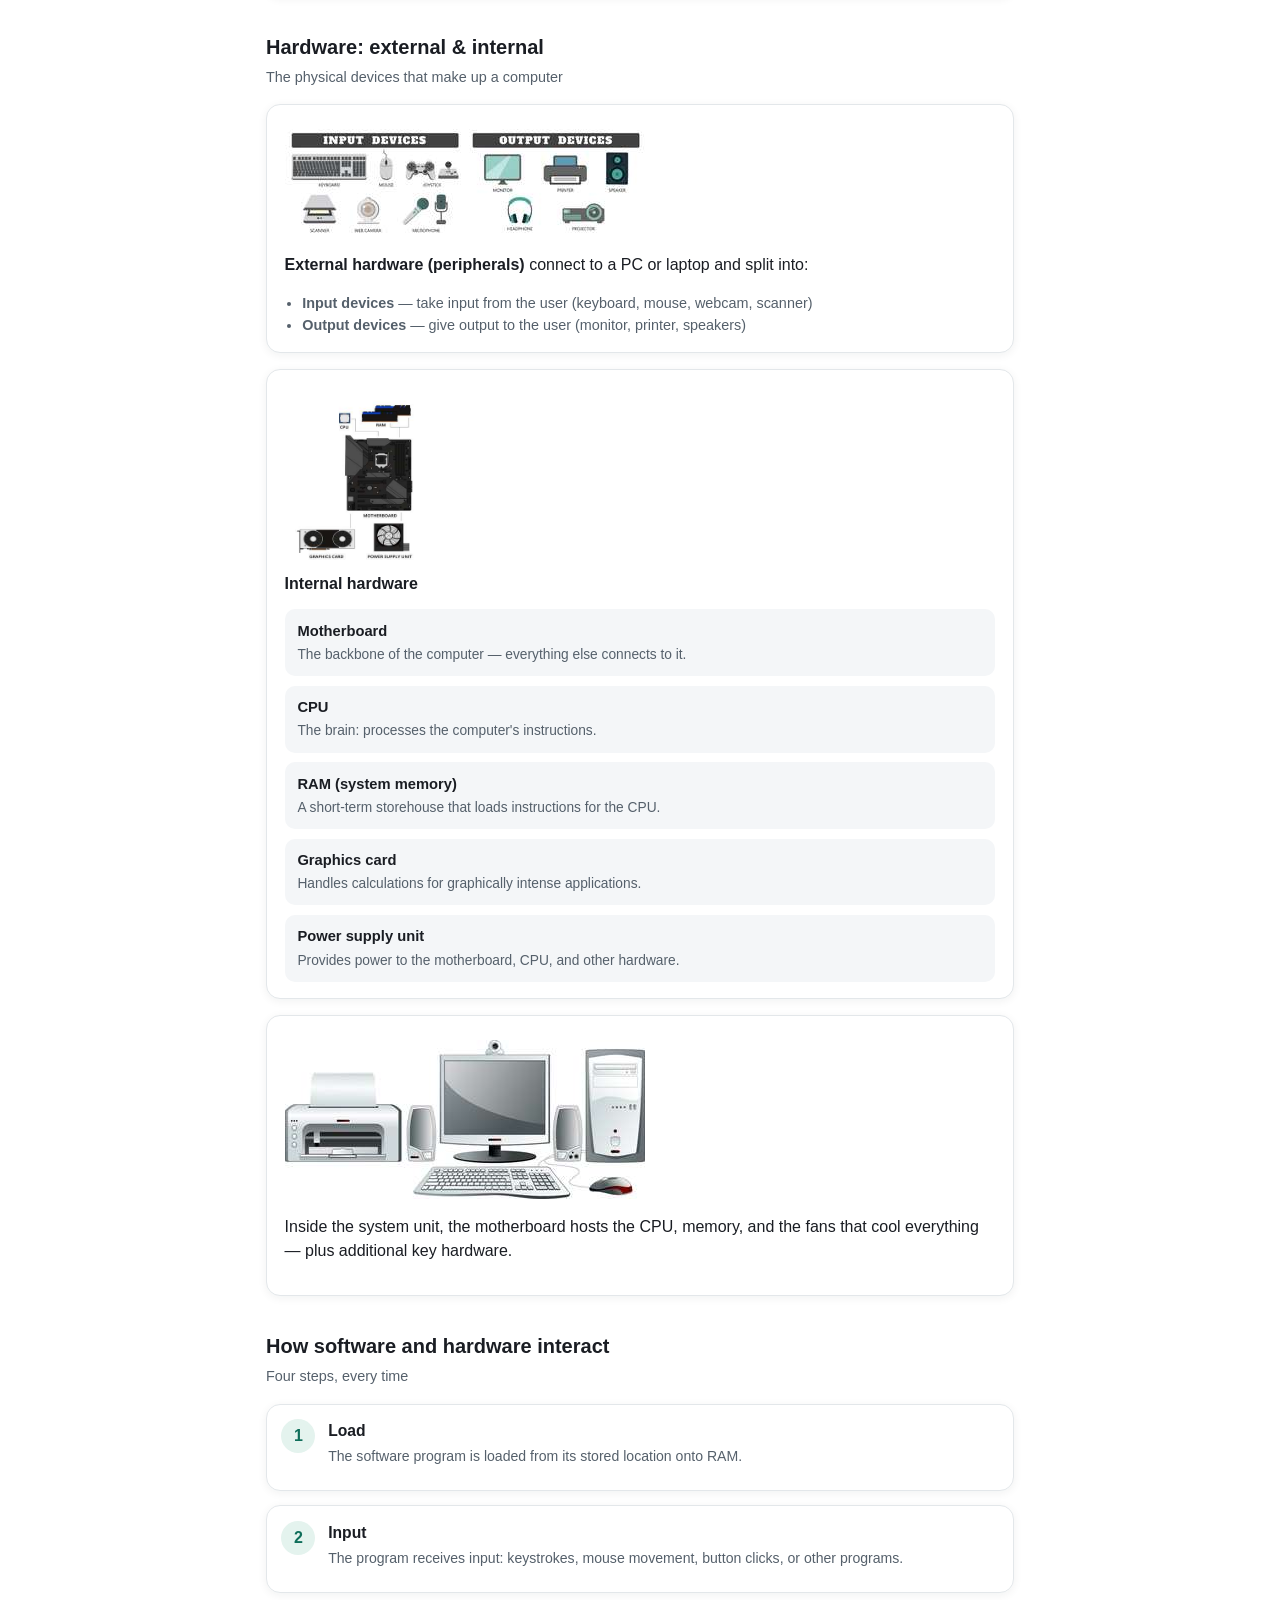
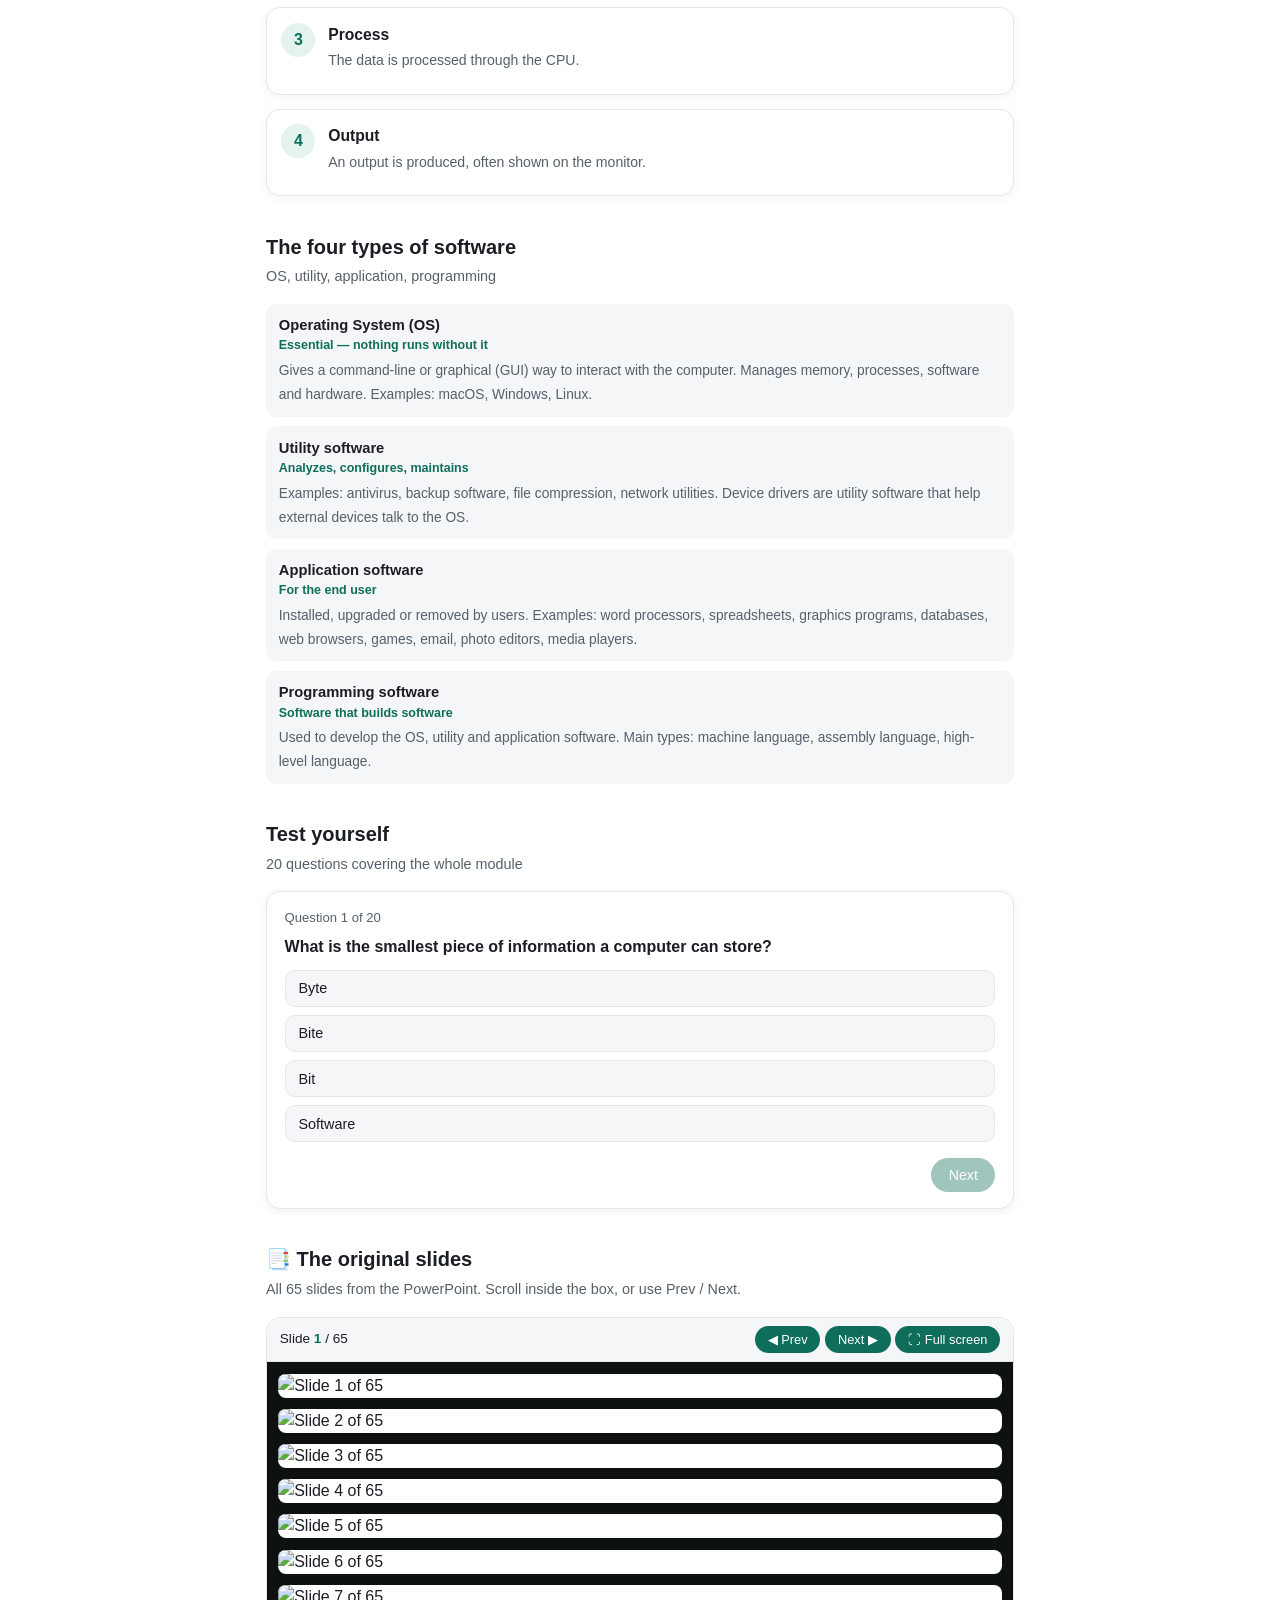
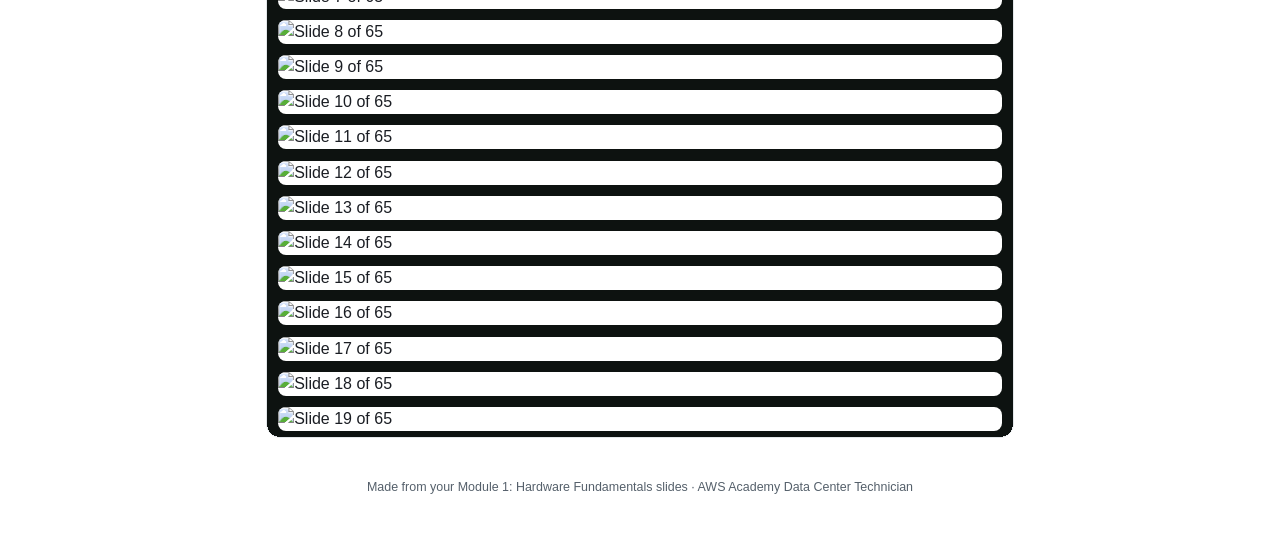
==== commit f73babb3: "Update index.html" ====
--- a/module1/index.html
+++ b/module1/index.html
@@ -72,9 +72,19 @@
 .bits{display:flex;gap:.3rem;flex-wrap:wrap;justify-content:center;margin:.8rem 0}
 .bit{width:32px;height:32px;border-radius:8px;background:var(--bg-soft);border:1px solid var(--card-border);display:flex;align-items:center;justify-content:center;font-weight:700;cursor:pointer;user-select:none}
 .bit.on{background:var(--accent);color:#fff}
+</style>
+
+<style>
+.deck{border:1px solid var(--card-border);border-radius:14px;overflow:hidden;background:var(--card-bg)}
+.deckbar{display:flex;justify-content:space-between;align-items:center;gap:.5rem;flex-wrap:wrap;padding:.55rem .8rem;border-bottom:1px solid var(--card-border);background:var(--bg-soft);font-size:.85rem}
+.deckbar b{color:var(--accent)}
+.deckbar button{background:var(--accent);color:#fff;border:none;border-radius:999px;padding:.35rem .8rem;font-size:.8rem;cursor:pointer;margin-left:.3rem;font-family:inherit}
+.deckscroll{max-height:75vh;overflow-y:auto;padding:.7rem;background:#0d1210;display:flex;flex-direction:column;gap:.7rem;-webkit-overflow-scrolling:touch}
+.deckscroll img{width:100%;height:auto;aspect-ratio:16/9;display:block;border-radius:8px;background:#fff}
+.deck:fullscreen .deckscroll{max-height:calc(100vh - 52px)}
 </style></head><body>
 <header class="hero"><h1>⚙️ Hardware Fundamentals, Made Simple</h1><p>Everything from your Module 1 slides explained in plain language, with pictures and a quiz.</p></header>
-<nav class="tabs"><a href="#bits">Bits</a><a href="#hwsw">HW/SW</a><a href="#os">OS</a><a href="#types4">4 Types</a><a href="#micro">Microcomputers</a><a href="#prog">Program</a><a href="#hw">Components</a><a href="#interact">Interact</a><a href="#swtypes">Software</a><a href="#quiz">Quiz</a></nav><main><section id="bits"><h2>The language of computers</h2><p class="sub">Lesson 1: define a computer</p>
+<nav class="tabs"><a href="#bits">Bits</a><a href="#hwsw">HW/SW</a><a href="#os">OS</a><a href="#types4">4 Types</a><a href="#micro">Microcomputers</a><a href="#prog">Program</a><a href="#hw">Components</a><a href="#interact">Interact</a><a href="#swtypes">Software</a><a href="#quiz">Quiz</a><a href="#slides">Slides</a></nav><main><section id="bits"><h2>The language of computers</h2><p class="sub">Lesson 1: define a computer</p>
 <div class="card"><p>A computer manipulates data using sequences of numbers made only of ones and zeroes, called <b>binary bits</b>. Each bit is:</p>
 <ul><li>An on or off electrical signal</li><li>The <b>smallest piece of information</b> a computer can store</li><li>Combined with other bits in different ways so you see a photo, a game, or the letters you type on screen</li></ul>
 <p>Click the squares to turn bits on and off — this is literally all a computer is doing, just billions of times a second.</p>
@@ -119,6 +129,90 @@
 <div class="mini"><strong>Application software</strong><em>For the end user</em><span>Installed, upgraded or removed by users. Examples: word processors, spreadsheets, graphics programs, databases, web browsers, games, email, photo editors, media players.</span></div>
 <div class="mini"><strong>Programming software</strong><em>Software that builds software</em><span>Used to develop the OS, utility and application software. Main types: machine language, assembly language, high-level language.</span></div></div></section>
 <section id="quiz"><h2>Test yourself</h2><p class="sub">20 questions covering the whole module</p><div class="card" id="quizCard"></div></section>
+
+
+<section id="slides"><h2>📑 The original slides</h2>
+<p class="sub">All 65 slides from the PowerPoint. Scroll inside the box, or use Prev / Next.</p>
+<div class="deck" id="deck"><div class="deckbar"><span id="deckcount">Slide <b>1</b> / 65</span><span><button type="button" onclick="deckGo(-1)">◀ Prev</button><button type="button" onclick="deckGo(1)">Next ▶</button><button type="button" onclick="deckFull()">⛶ Full screen</button></span></div>
+<div class="deckscroll" id="deckscroll">
+<img src="slides/s-01.jpg" width="1000" height="563" loading="lazy" alt="Slide 1 of 65">
+<img src="slides/s-02.jpg" width="1000" height="563" loading="lazy" alt="Slide 2 of 65">
+<img src="slides/s-03.jpg" width="1000" height="563" loading="lazy" alt="Slide 3 of 65">
+<img src="slides/s-04.jpg" width="1000" height="563" loading="lazy" alt="Slide 4 of 65">
+<img src="slides/s-05.jpg" width="1000" height="563" loading="lazy" alt="Slide 5 of 65">
+<img src="slides/s-06.jpg" width="1000" height="563" loading="lazy" alt="Slide 6 of 65">
+<img src="slides/s-07.jpg" width="1000" height="563" loading="lazy" alt="Slide 7 of 65">
+<img src="slides/s-08.jpg" width="1000" height="563" loading="lazy" alt="Slide 8 of 65">
+<img src="slides/s-09.jpg" width="1000" height="563" loading="lazy" alt="Slide 9 of 65">
+<img src="slides/s-10.jpg" width="1000" height="563" loading="lazy" alt="Slide 10 of 65">
+<img src="slides/s-11.jpg" width="1000" height="563" loading="lazy" alt="Slide 11 of 65">
+<img src="slides/s-12.jpg" width="1000" height="563" loading="lazy" alt="Slide 12 of 65">
+<img src="slides/s-13.jpg" width="1000" height="563" loading="lazy" alt="Slide 13 of 65">
+<img src="slides/s-14.jpg" width="1000" height="563" loading="lazy" alt="Slide 14 of 65">
+<img src="slides/s-15.jpg" width="1000" height="563" loading="lazy" alt="Slide 15 of 65">
+<img src="slides/s-16.jpg" width="1000" height="563" loading="lazy" alt="Slide 16 of 65">
+<img src="slides/s-17.jpg" width="1000" height="563" loading="lazy" alt="Slide 17 of 65">
+<img src="slides/s-18.jpg" width="1000" height="563" loading="lazy" alt="Slide 18 of 65">
+<img src="slides/s-19.jpg" width="1000" height="563" loading="lazy" alt="Slide 19 of 65">
+<img src="slides/s-20.jpg" width="1000" height="563" loading="lazy" alt="Slide 20 of 65">
+<img src="slides/s-21.jpg" width="1000" height="563" loading="lazy" alt="Slide 21 of 65">
+<img src="slides/s-22.jpg" width="1000" height="563" loading="lazy" alt="Slide 22 of 65">
+<img src="slides/s-23.jpg" width="1000" height="563" loading="lazy" alt="Slide 23 of 65">
+<img src="slides/s-24.jpg" width="1000" height="563" loading="lazy" alt="Slide 24 of 65">
+<img src="slides/s-25.jpg" width="1000" height="563" loading="lazy" alt="Slide 25 of 65">
+<img src="slides/s-26.jpg" width="1000" height="563" loading="lazy" alt="Slide 26 of 65">
+<img src="slides/s-27.jpg" width="1000" height="563" loading="lazy" alt="Slide 27 of 65">
+<img src="slides/s-28.jpg" width="1000" height="563" loading="lazy" alt="Slide 28 of 65">
+<img src="slides/s-29.jpg" width="1000" height="563" loading="lazy" alt="Slide 29 of 65">
+<img src="slides/s-30.jpg" width="1000" height="563" loading="lazy" alt="Slide 30 of 65">
+<img src="slides/s-31.jpg" width="1000" height="563" loading="lazy" alt="Slide 31 of 65">
+<img src="slides/s-32.jpg" width="1000" height="563" loading="lazy" alt="Slide 32 of 65">
+<img src="slides/s-33.jpg" width="1000" height="563" loading="lazy" alt="Slide 33 of 65">
+<img src="slides/s-34.jpg" width="1000" height="563" loading="lazy" alt="Slide 34 of 65">
+<img src="slides/s-35.jpg" width="1000" height="563" loading="lazy" alt="Slide 35 of 65">
+<img src="slides/s-36.jpg" width="1000" height="563" loading="lazy" alt="Slide 36 of 65">
+<img src="slides/s-37.jpg" width="1000" height="563" loading="lazy" alt="Slide 37 of 65">
+<img src="slides/s-38.jpg" width="1000" height="563" loading="lazy" alt="Slide 38 of 65">
+<img src="slides/s-39.jpg" width="1000" height="563" loading="lazy" alt="Slide 39 of 65">
+<img src="slides/s-40.jpg" width="1000" height="563" loading="lazy" alt="Slide 40 of 65">
+<img src="slides/s-41.jpg" width="1000" height="563" loading="lazy" alt="Slide 41 of 65">
+<img src="slides/s-42.jpg" width="1000" height="563" loading="lazy" alt="Slide 42 of 65">
+<img src="slides/s-43.jpg" width="1000" height="563" loading="lazy" alt="Slide 43 of 65">
+<img src="slides/s-44.jpg" width="1000" height="563" loading="lazy" alt="Slide 44 of 65">
+<img src="slides/s-45.jpg" width="1000" height="563" loading="lazy" alt="Slide 45 of 65">
+<img src="slides/s-46.jpg" width="1000" height="563" loading="lazy" alt="Slide 46 of 65">
+<img src="slides/s-47.jpg" width="1000" height="563" loading="lazy" alt="Slide 47 of 65">
+<img src="slides/s-48.jpg" width="1000" height="563" loading="lazy" alt="Slide 48 of 65">
+<img src="slides/s-49.jpg" width="1000" height="563" loading="lazy" alt="Slide 49 of 65">
+<img src="slides/s-50.jpg" width="1000" height="563" loading="lazy" alt="Slide 50 of 65">
+<img src="slides/s-51.jpg" width="1000" height="563" loading="lazy" alt="Slide 51 of 65">
+<img src="slides/s-52.jpg" width="1000" height="563" loading="lazy" alt="Slide 52 of 65">
+<img src="slides/s-53.jpg" width="1000" height="563" loading="lazy" alt="Slide 53 of 65">
+<img src="slides/s-54.jpg" width="1000" height="563" loading="lazy" alt="Slide 54 of 65">
+<img src="slides/s-55.jpg" width="1000" height="563" loading="lazy" alt="Slide 55 of 65">
+<img src="slides/s-56.jpg" width="1000" height="563" loading="lazy" alt="Slide 56 of 65">
+<img src="slides/s-57.jpg" width="1000" height="563" loading="lazy" alt="Slide 57 of 65">
+<img src="slides/s-58.jpg" width="1000" height="563" loading="lazy" alt="Slide 58 of 65">
+<img src="slides/s-59.jpg" width="1000" height="563" loading="lazy" alt="Slide 59 of 65">
+<img src="slides/s-60.jpg" width="1000" height="563" loading="lazy" alt="Slide 60 of 65">
+<img src="slides/s-61.jpg" width="1000" height="563" loading="lazy" alt="Slide 61 of 65">
+<img src="slides/s-62.jpg" width="1000" height="563" loading="lazy" alt="Slide 62 of 65">
+<img src="slides/s-63.jpg" width="1000" height="563" loading="lazy" alt="Slide 63 of 65">
+<img src="slides/s-64.jpg" width="1000" height="563" loading="lazy" alt="Slide 64 of 65">
+<img src="slides/s-65.jpg" width="1000" height="563" loading="lazy" alt="Slide 65 of 65">
+</div></div></section>
+<script>
+(function(){
+  var box=document.getElementById('deckscroll'), imgs=box.getElementsByTagName('img'), cur=0, total=65;
+  function setCur(i){ cur=i; document.getElementById('deckcount').innerHTML='Slide <b>'+(i+1)+'</b> / '+total; }
+  var tick=false;
+  function update(){ var top=box.scrollTop+box.offsetTop, i=0; for(;i<imgs.length-1;i++){ if(imgs[i].offsetTop+imgs[i].offsetHeight/2>top) break; } setCur(i); }
+  box.addEventListener('scroll',function(){ if(!tick){ tick=true; requestAnimationFrame(function(){ tick=false; update(); }); } });
+  update();
+  window.deckGo=function(d){ var t=Math.max(0,Math.min(total-1,cur+d)); box.scrollTo({top:imgs[t].offsetTop-box.offsetTop-8,behavior:'smooth'}); };
+  window.deckFull=function(){ var d=document.getElementById('deck'); if(document.fullscreenElement){document.exitFullscreen();} else if(d.requestFullscreen){d.requestFullscreen();} };
+})();
+</script>
 <p class="footer-note">Made from your Module 1: Hardware Fundamentals slides · AWS Academy Data Center Technician</p></main>
 <script>
 const bitsEl = document.getElementById('bits');
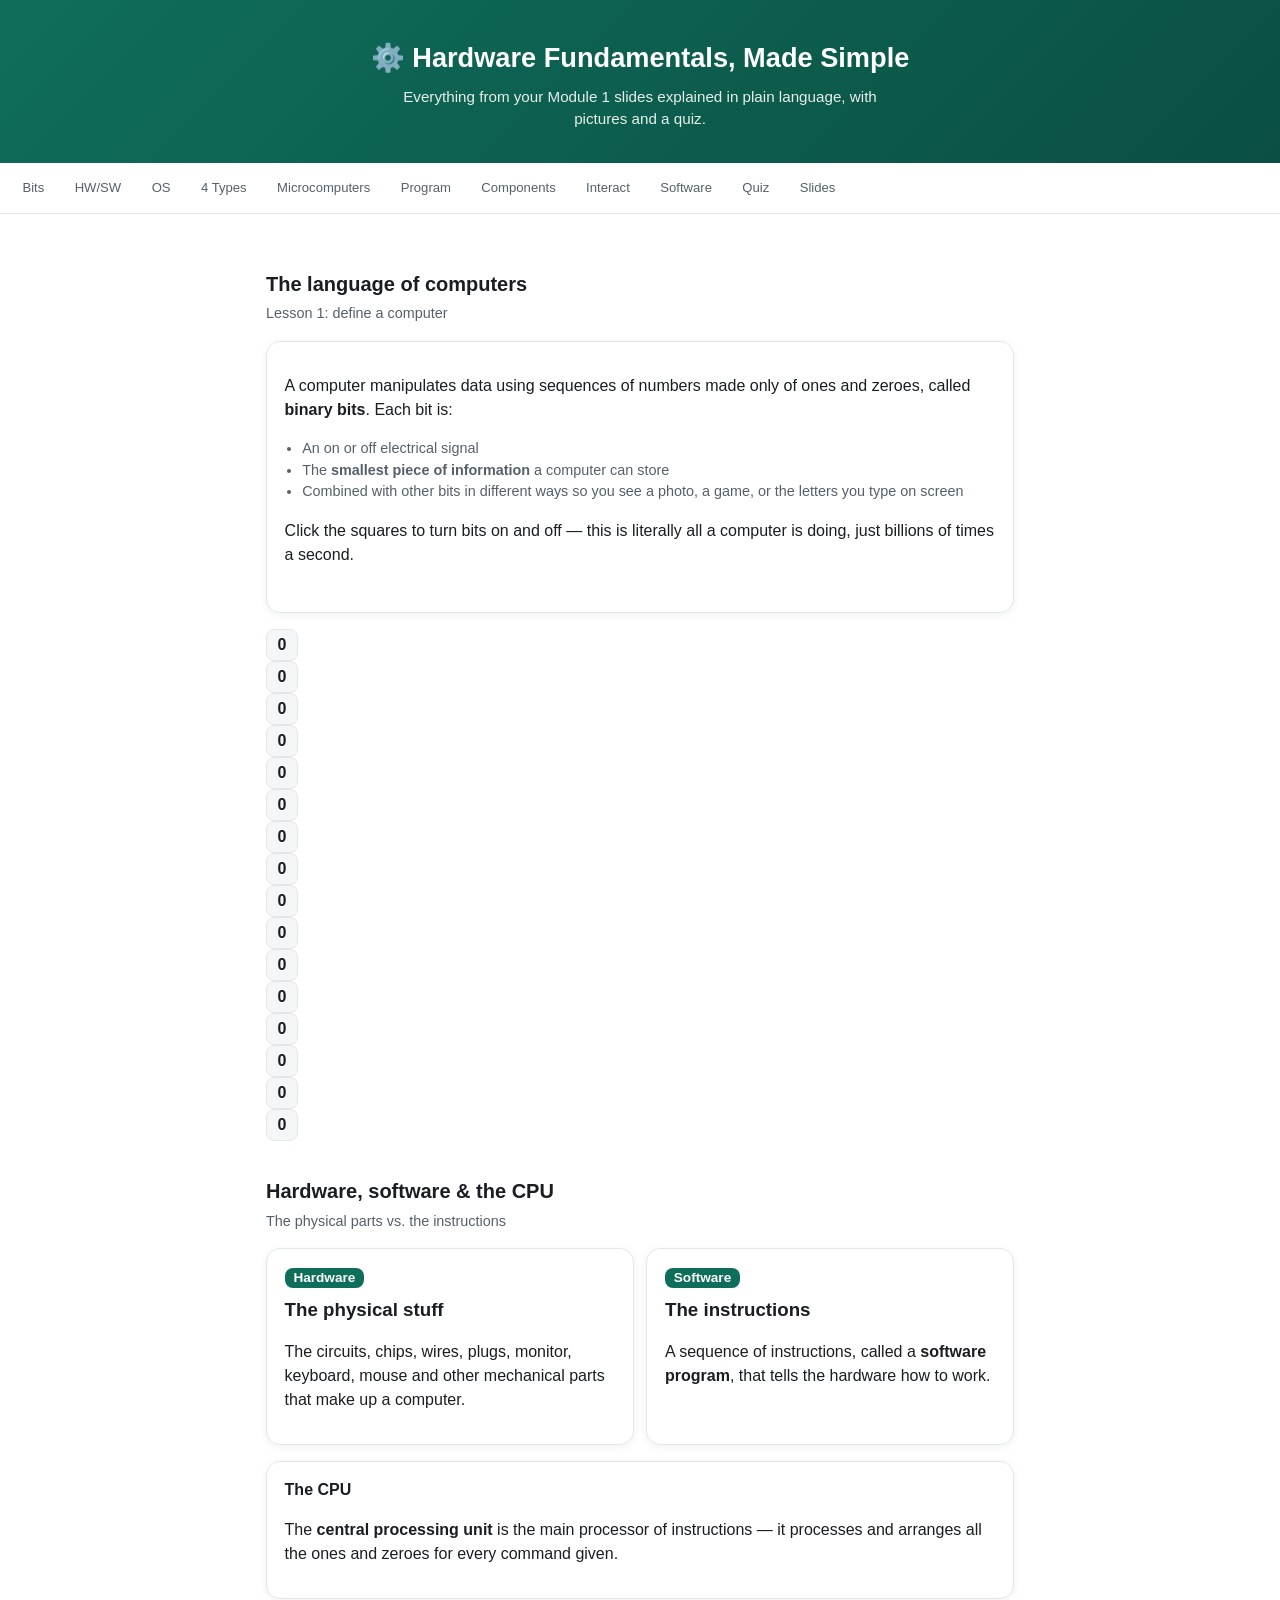
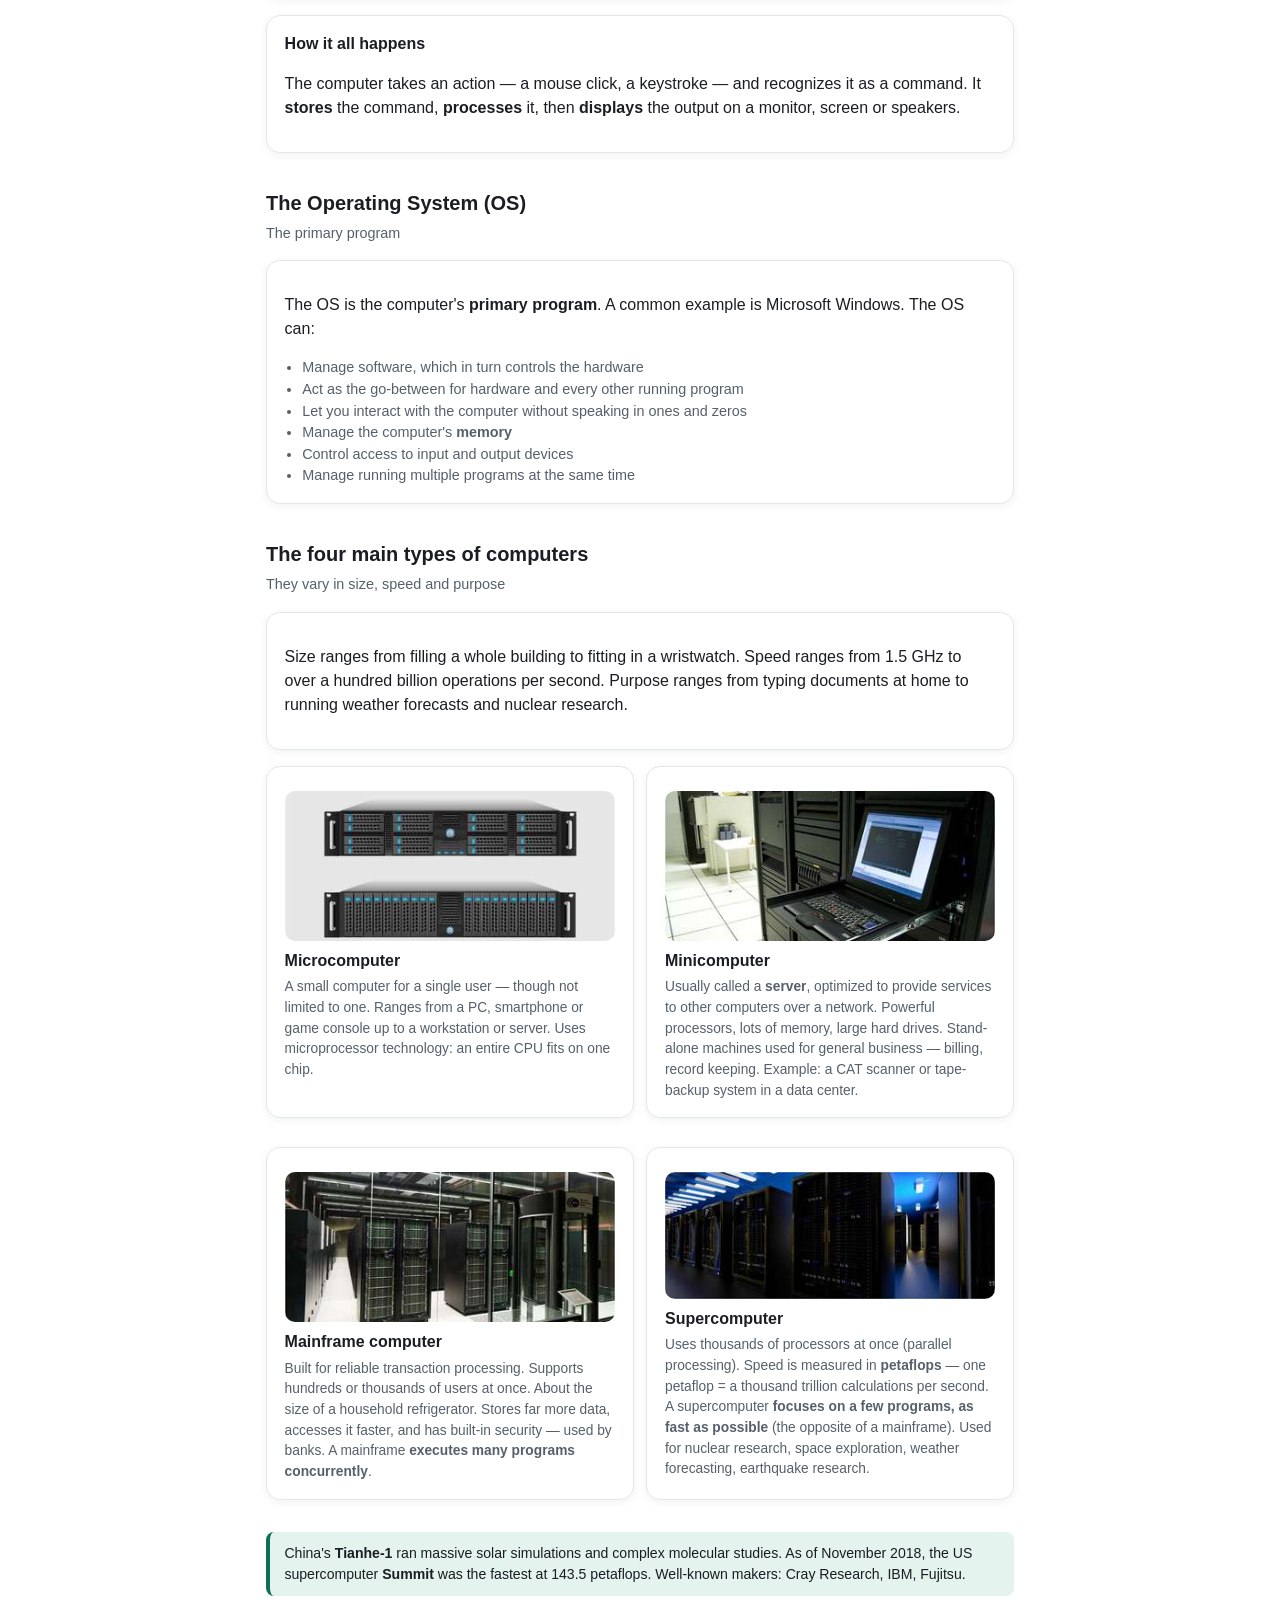
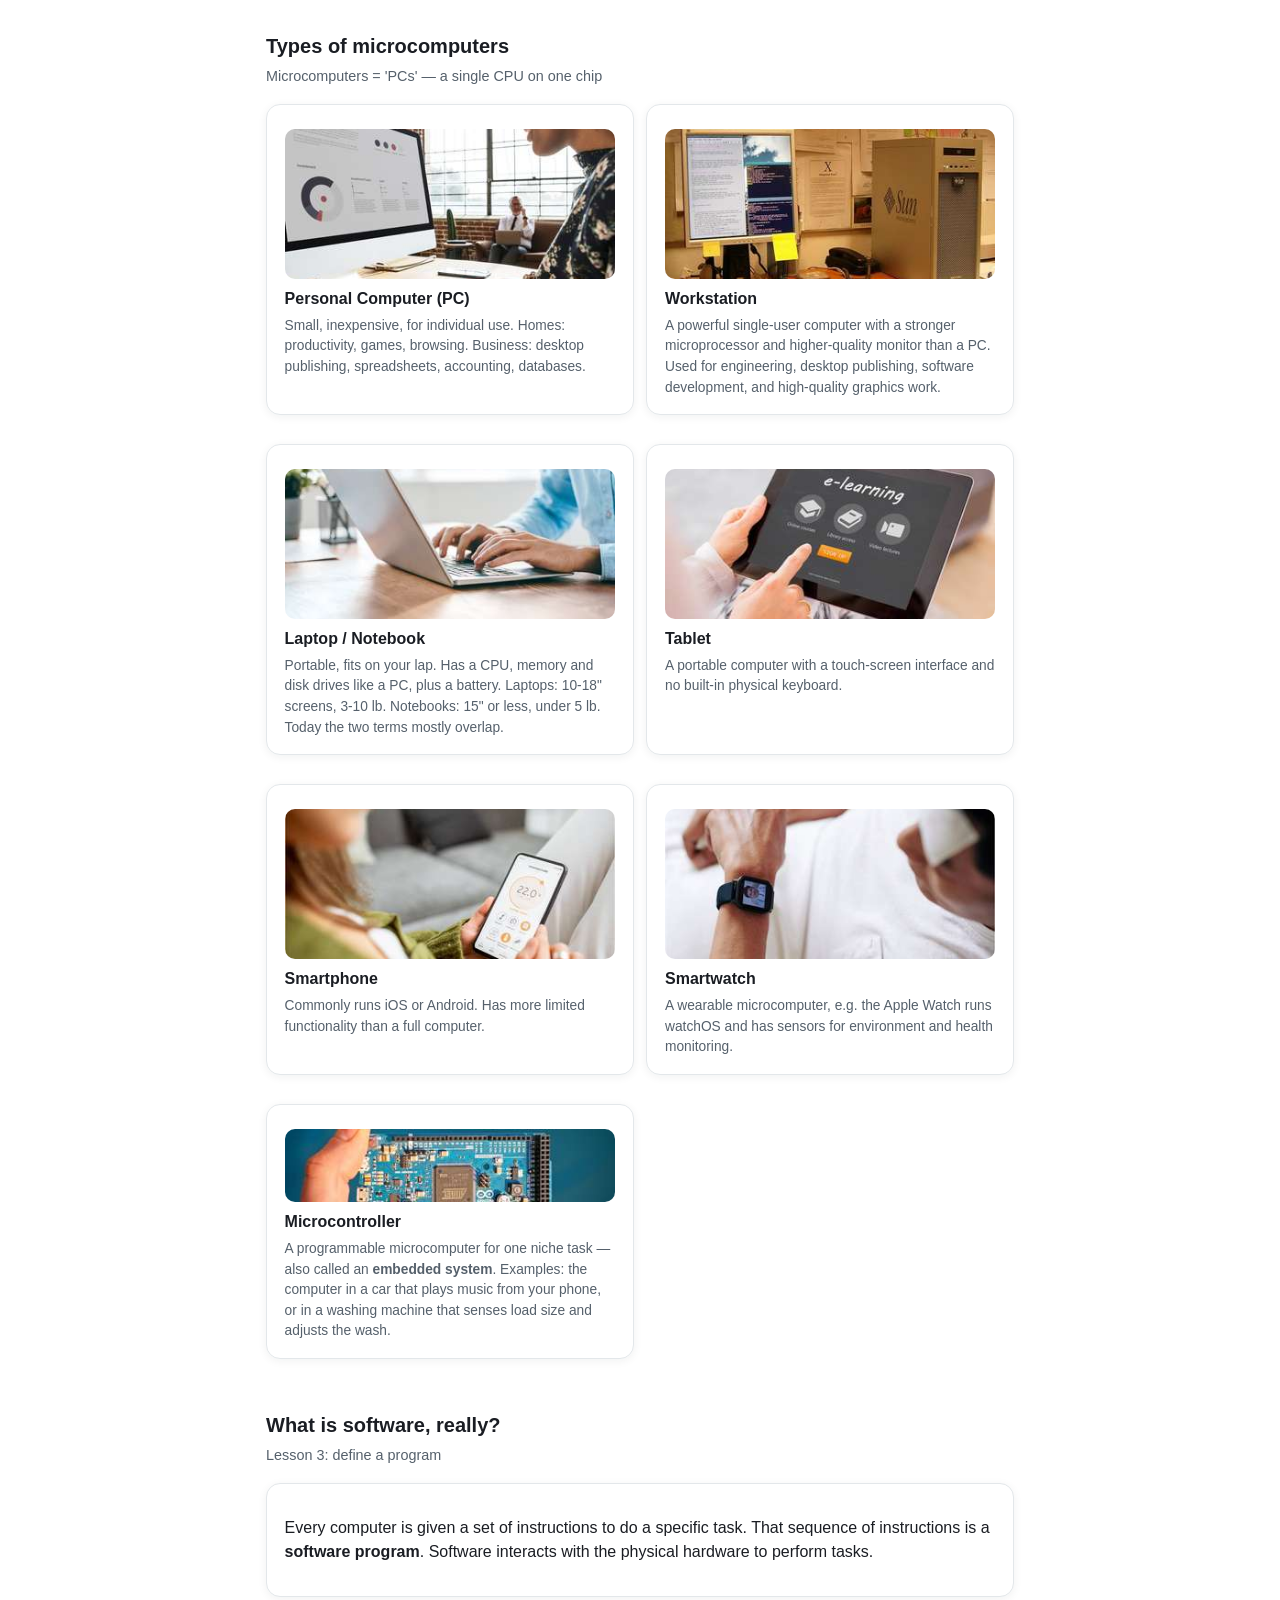
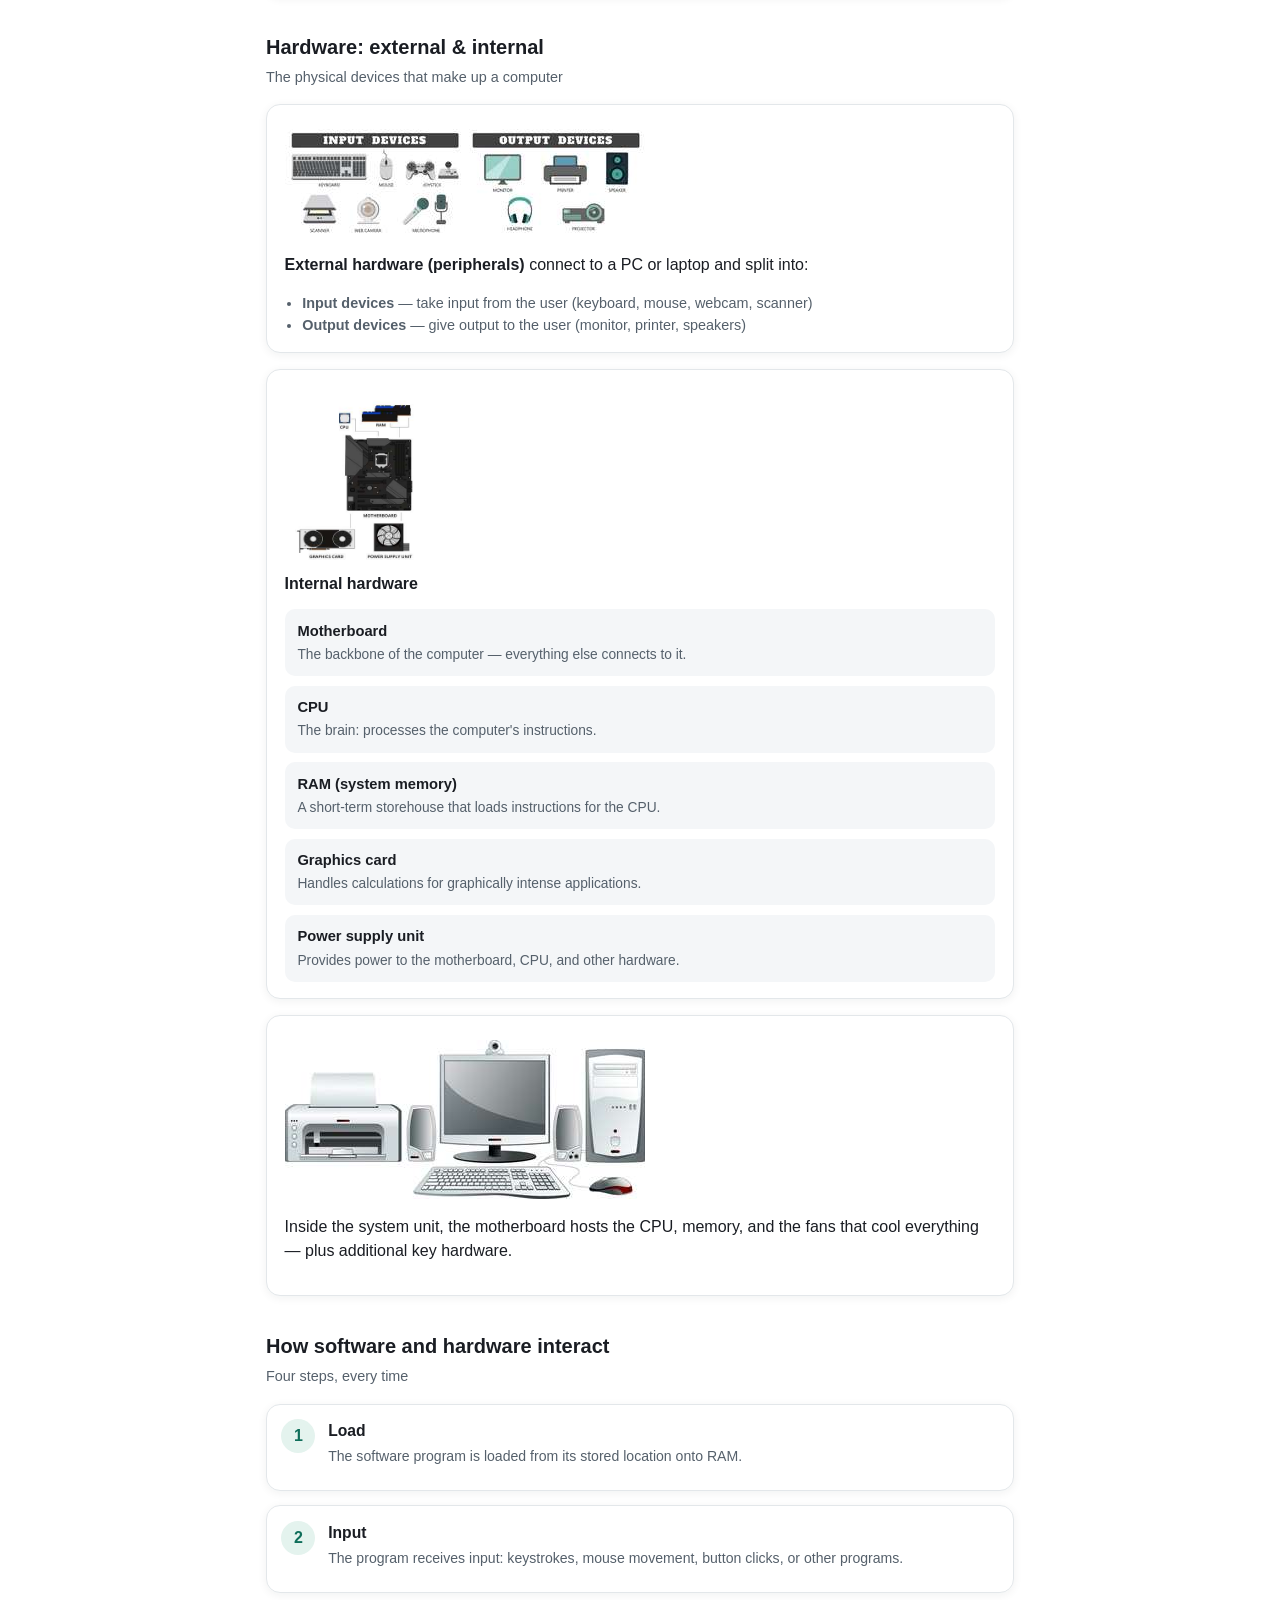
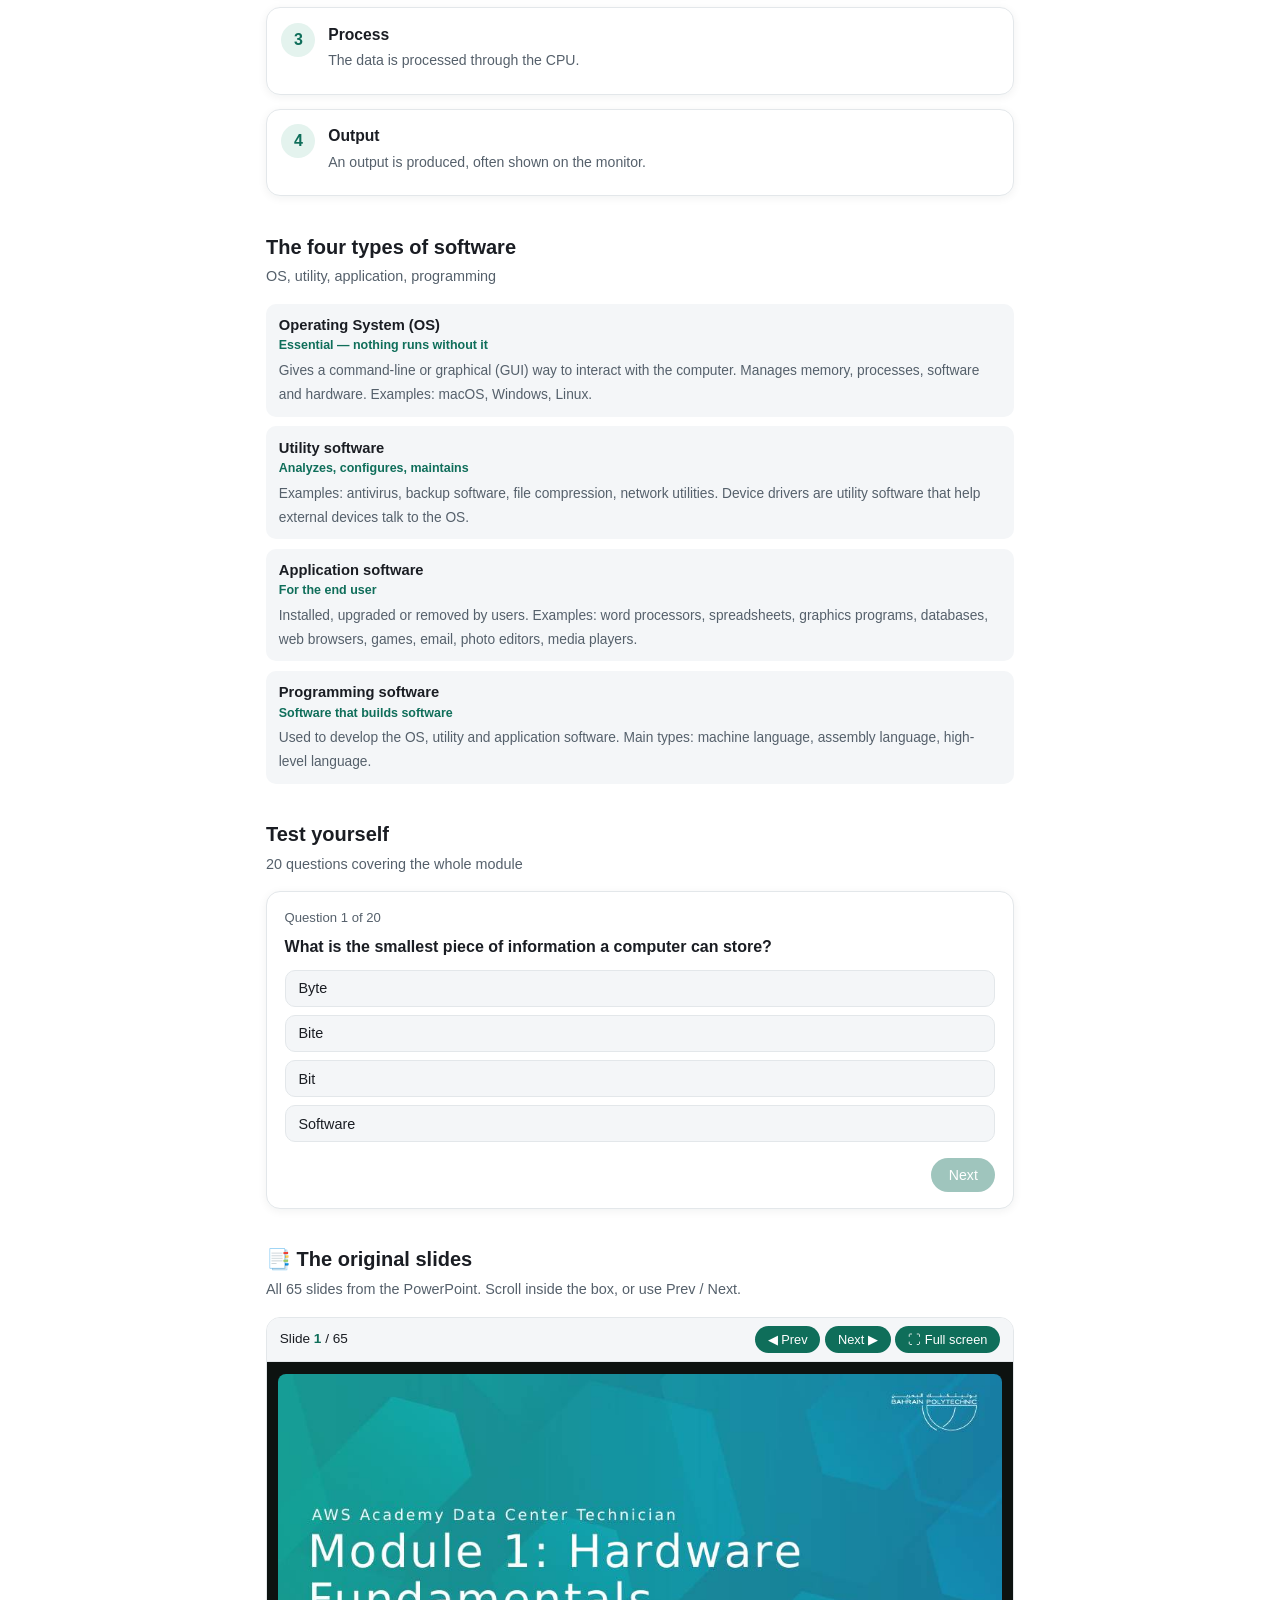
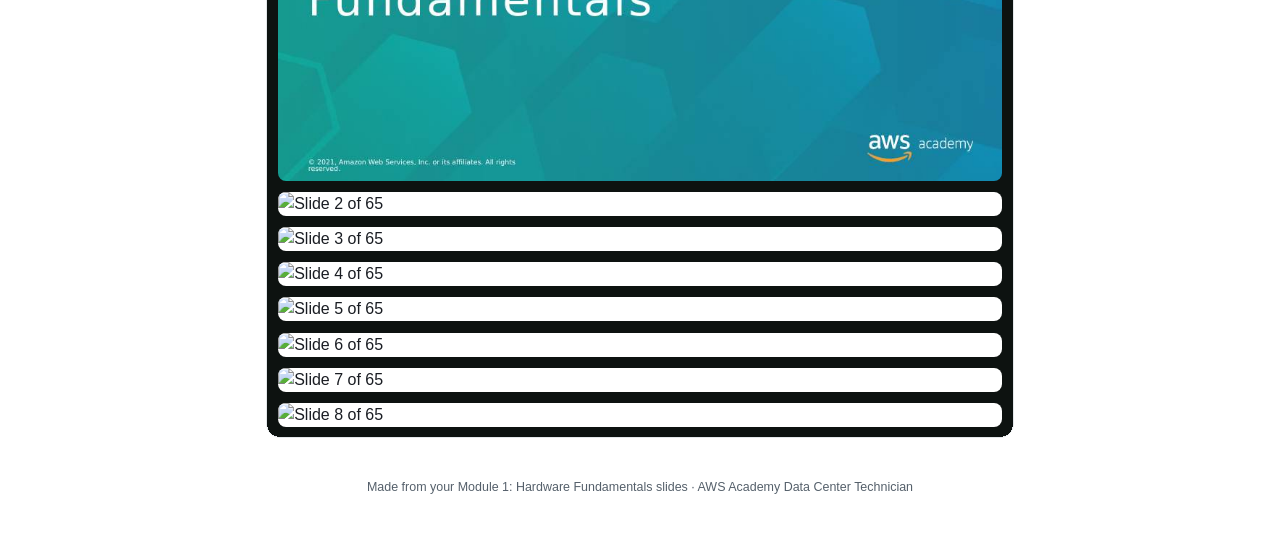
==== commit 44898d89: "Fix image source for the first slide Updated image source path for the first slide." ====
--- a/module1/index.html
+++ b/module1/index.html
@@ -135,7 +135,7 @@
 <p class="sub">All 65 slides from the PowerPoint. Scroll inside the box, or use Prev / Next.</p>
 <div class="deck" id="deck"><div class="deckbar"><span id="deckcount">Slide <b>1</b> / 65</span><span><button type="button" onclick="deckGo(-1)">◀ Prev</button><button type="button" onclick="deckGo(1)">Next ▶</button><button type="button" onclick="deckFull()">⛶ Full screen</button></span></div>
 <div class="deckscroll" id="deckscroll">
-<img src="slides/s-01.jpg" width="1000" height="563" loading="lazy" alt="Slide 1 of 65">
+<img src="s-01.jpg" width="1000" height="563" loading="lazy" alt="Slide 1 of 65">
 <img src="slides/s-02.jpg" width="1000" height="563" loading="lazy" alt="Slide 2 of 65">
 <img src="slides/s-03.jpg" width="1000" height="563" loading="lazy" alt="Slide 3 of 65">
 <img src="slides/s-04.jpg" width="1000" height="563" loading="lazy" alt="Slide 4 of 65">
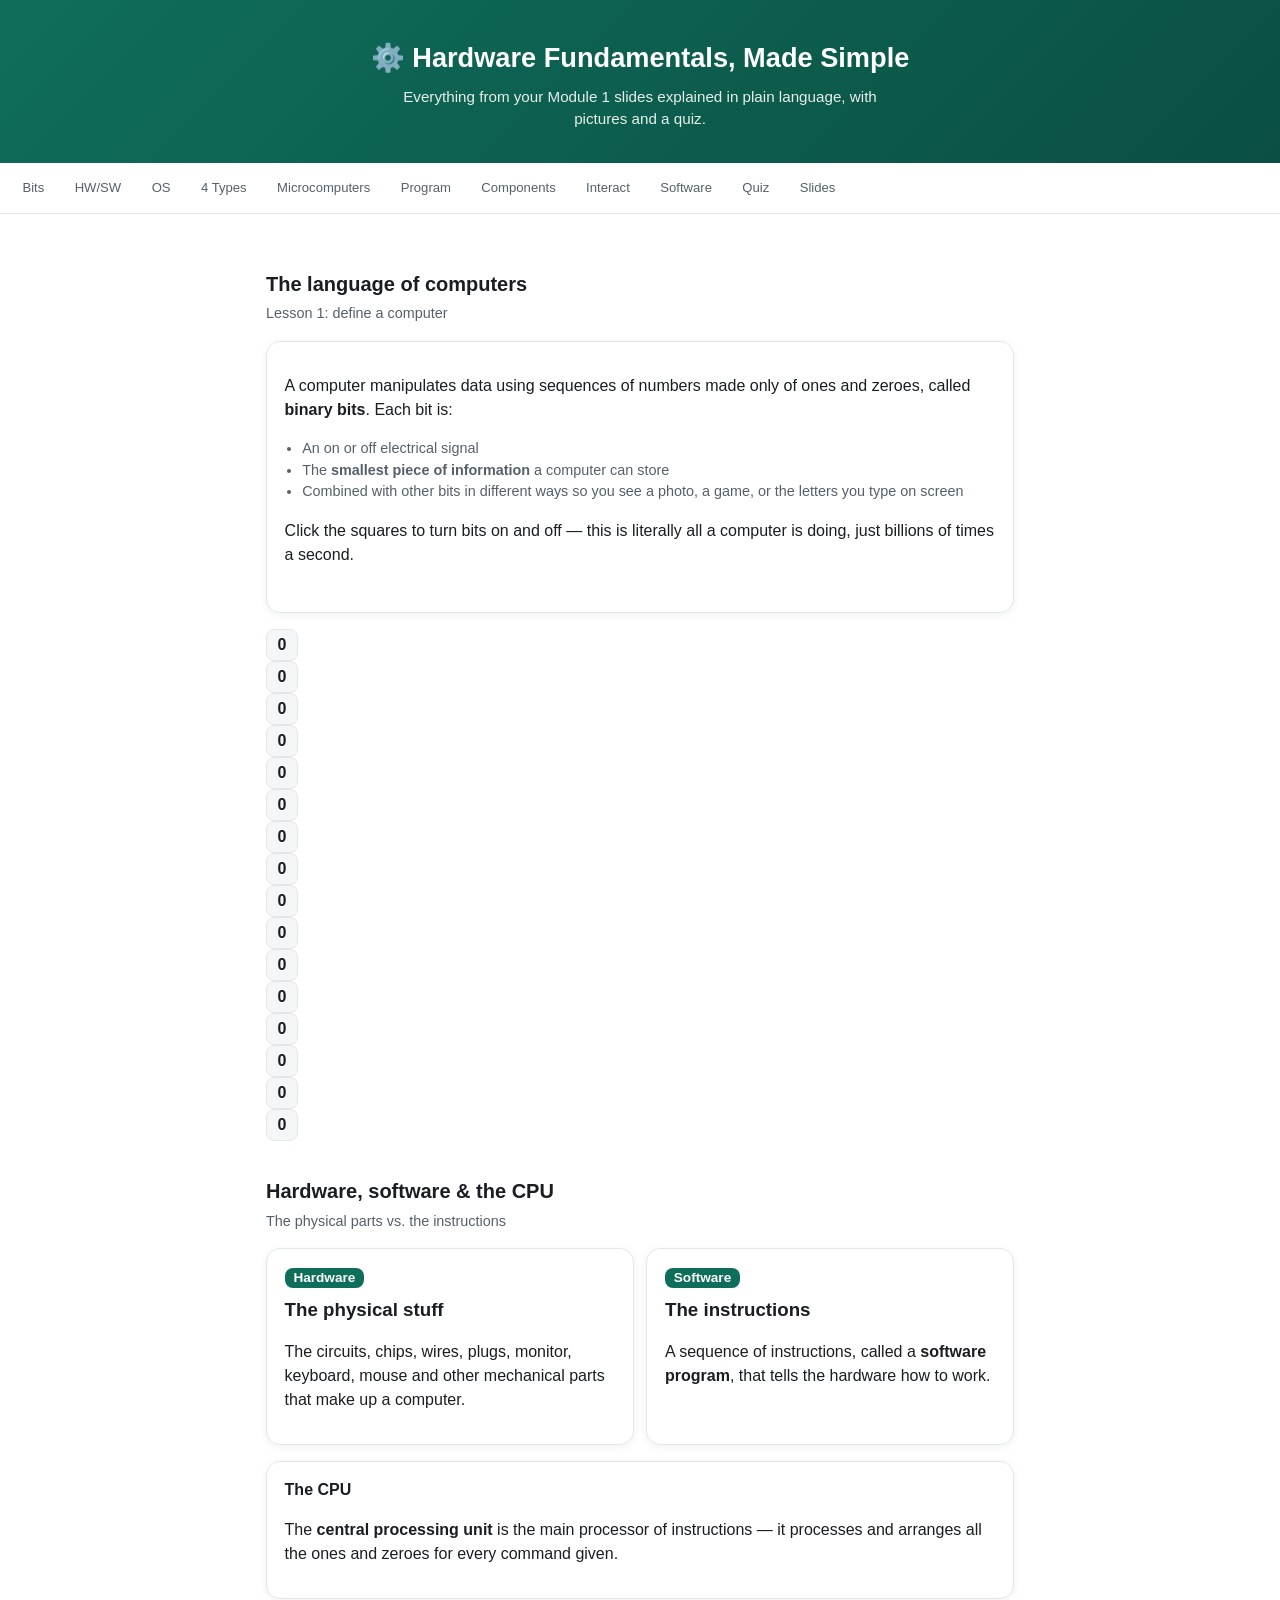
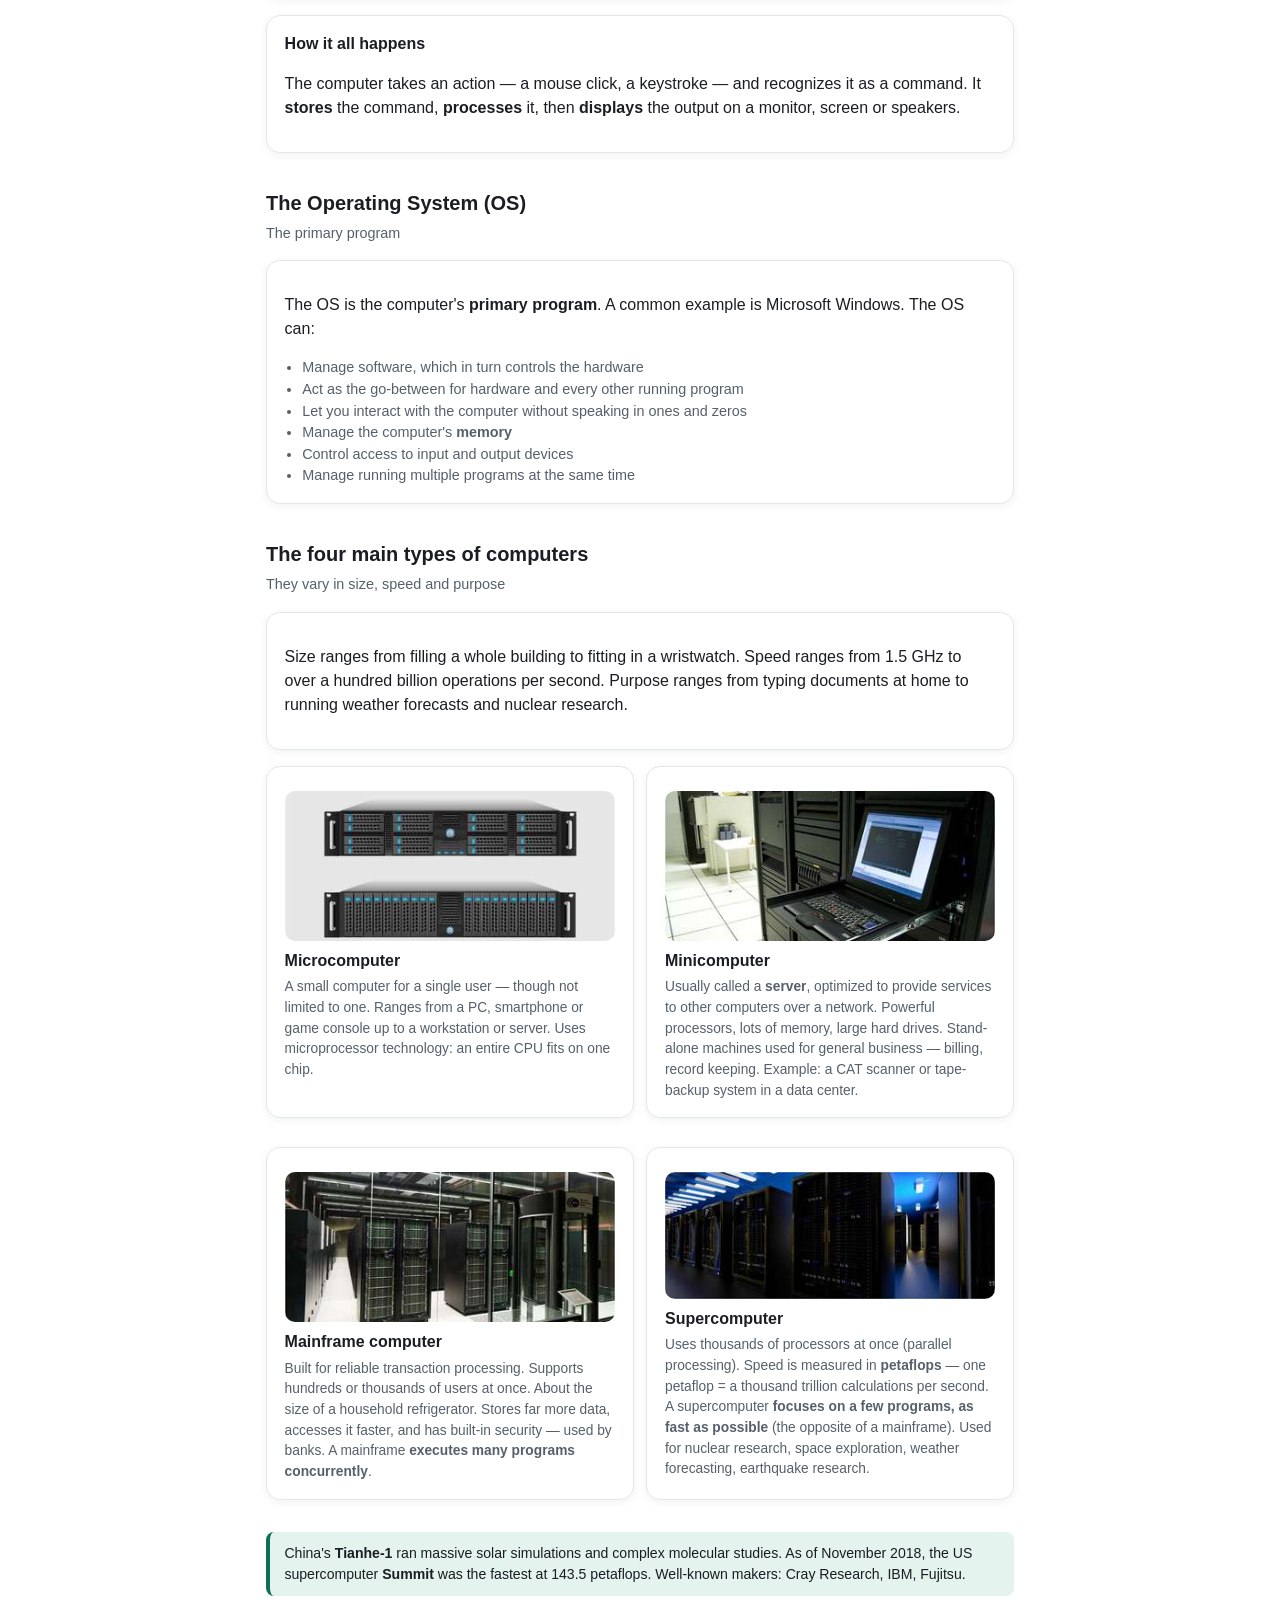
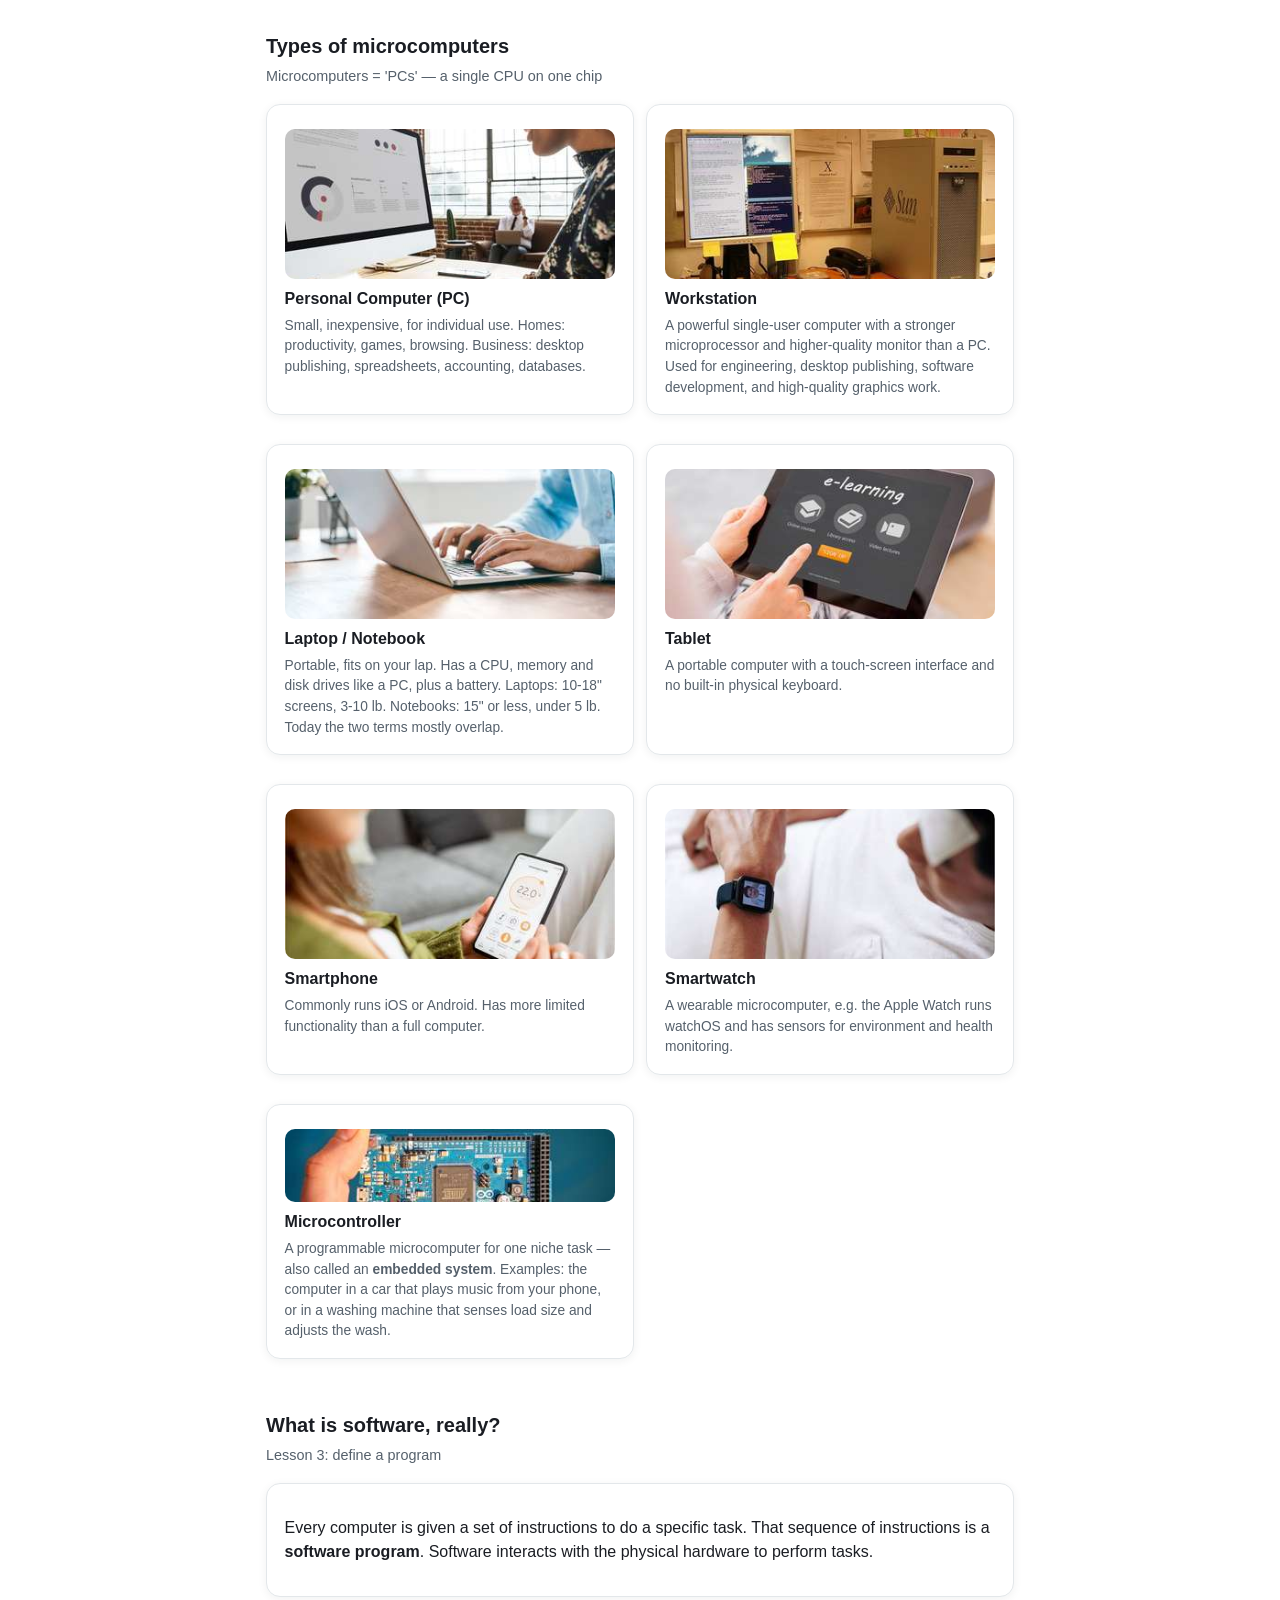
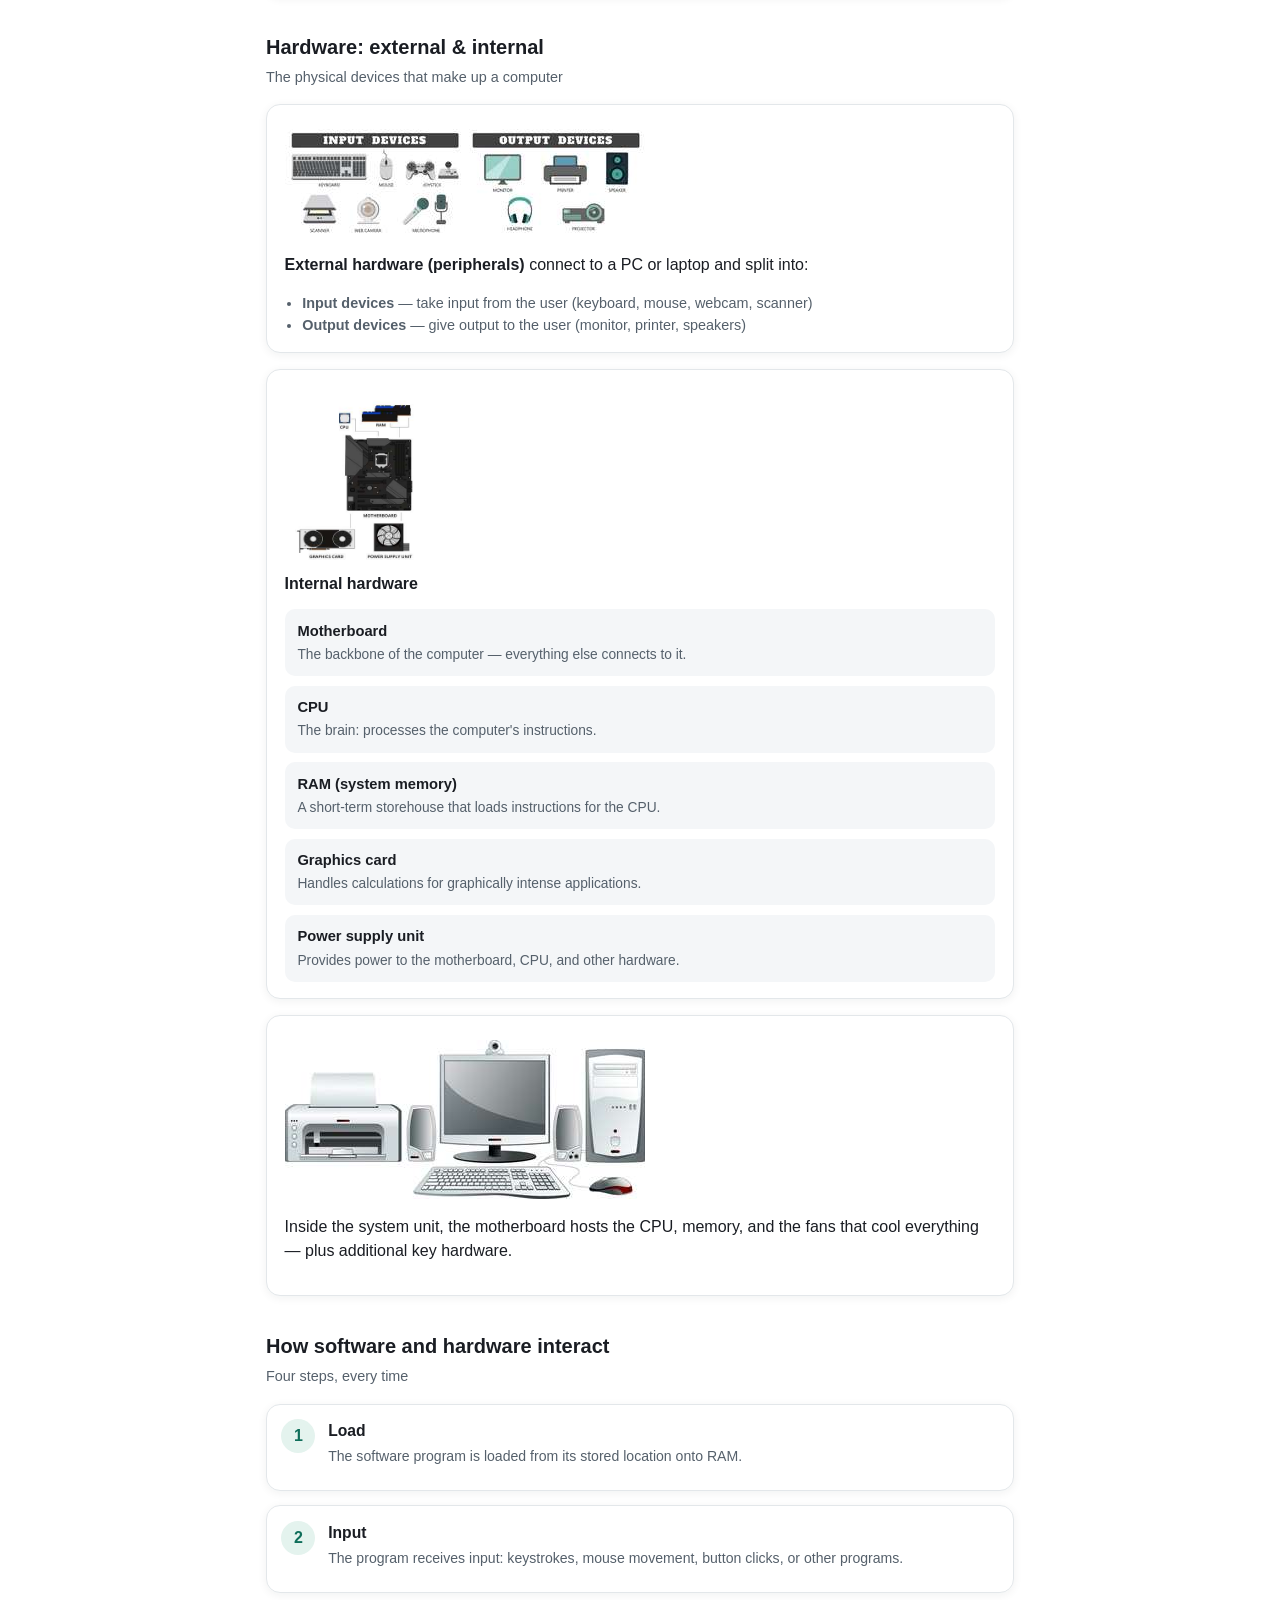
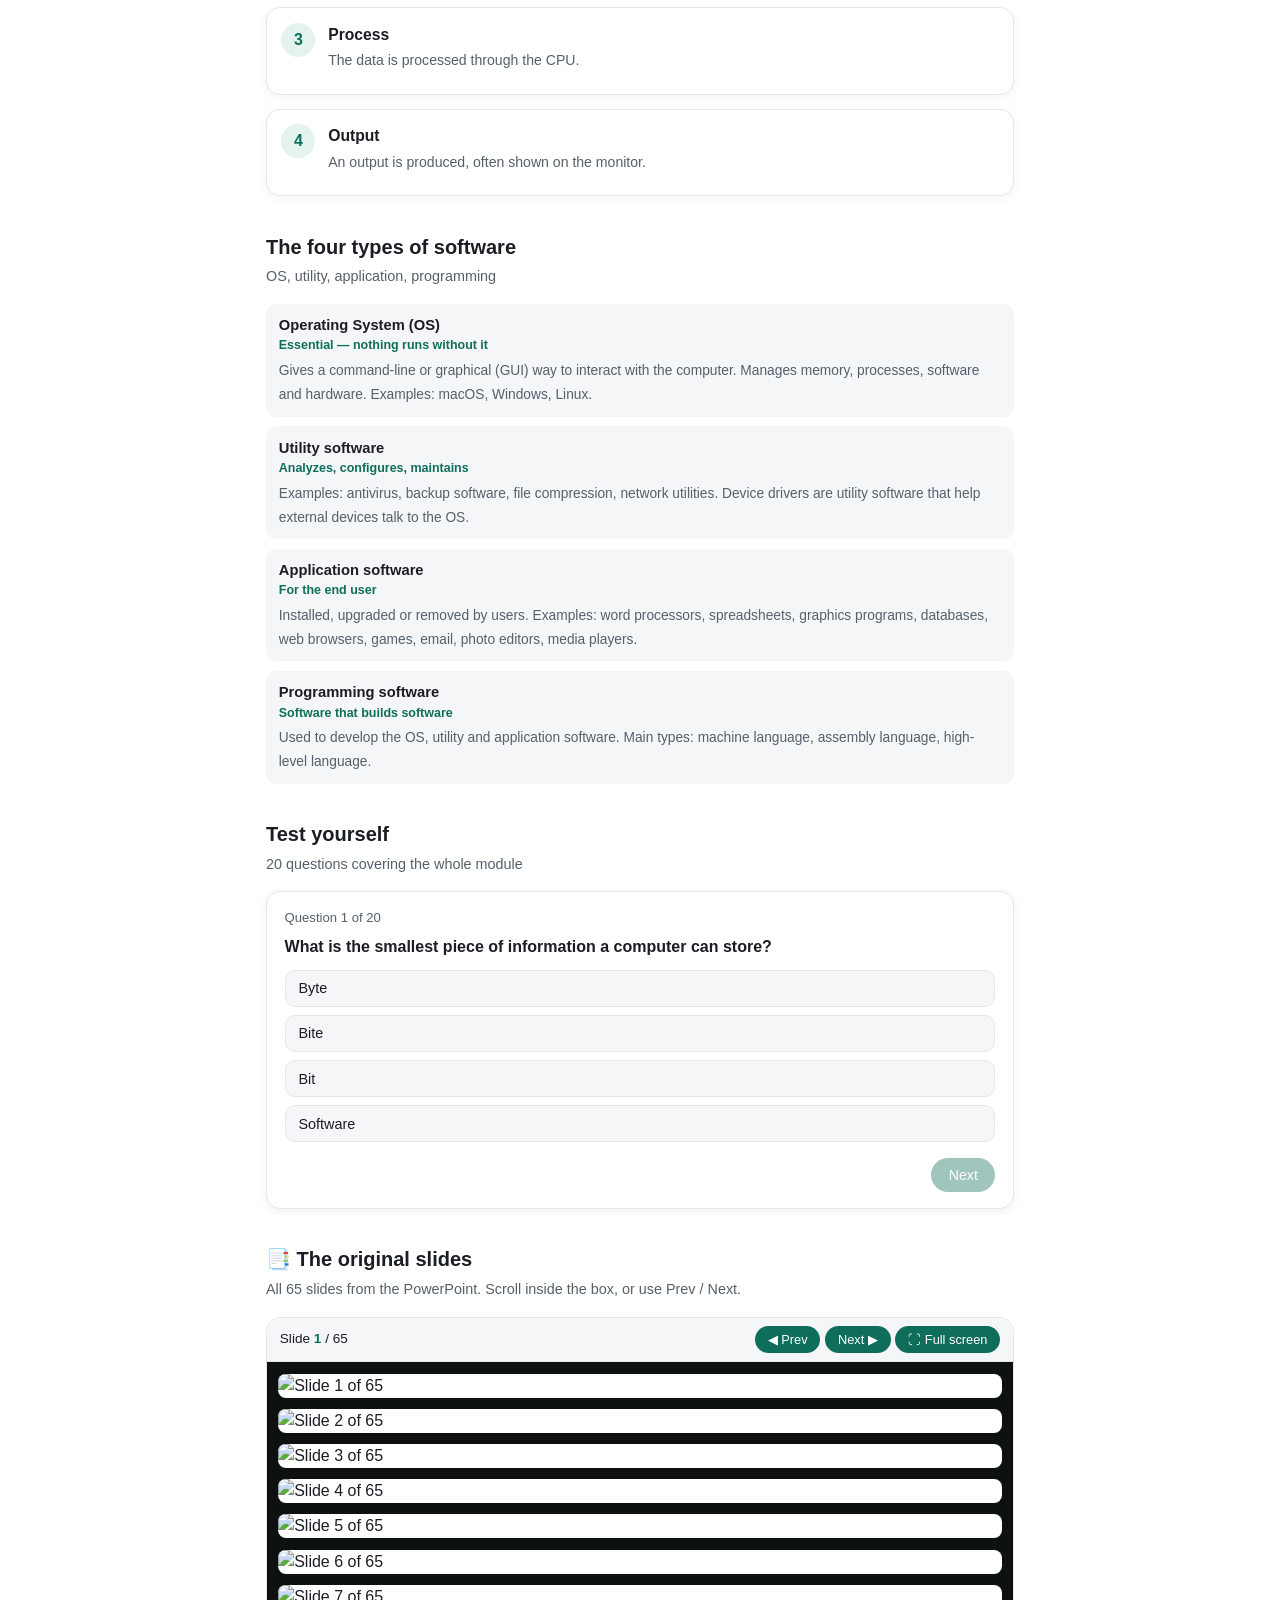
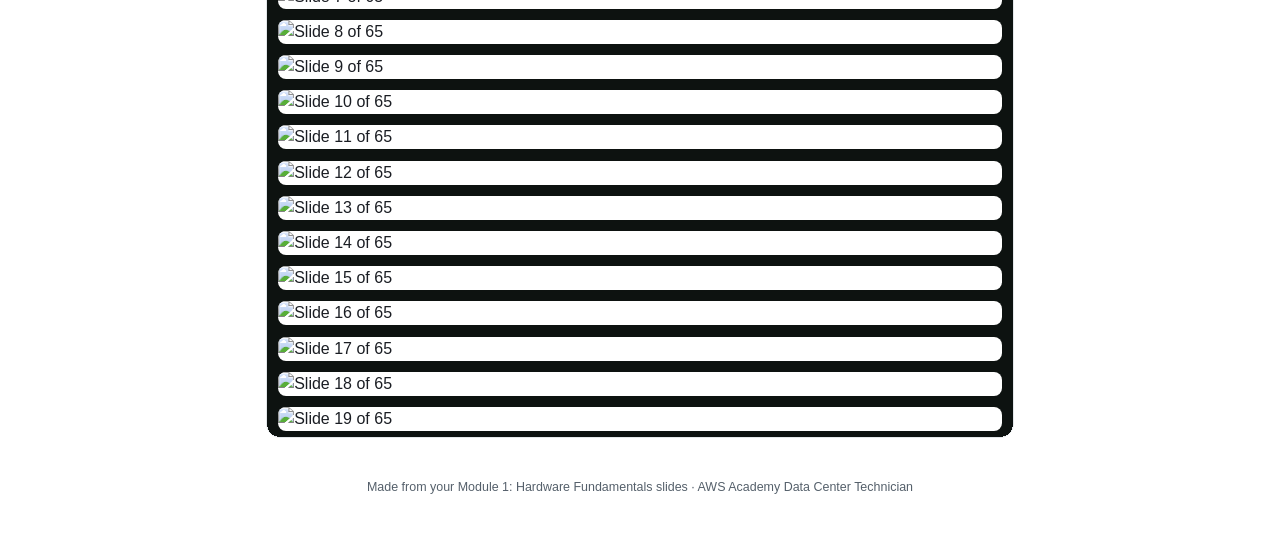
==== commit fba84f55: "Create index.html" ====
--- a/module1/index.html
+++ b/module1/index.html
@@ -135,7 +135,7 @@
 <p class="sub">All 65 slides from the PowerPoint. Scroll inside the box, or use Prev / Next.</p>
 <div class="deck" id="deck"><div class="deckbar"><span id="deckcount">Slide <b>1</b> / 65</span><span><button type="button" onclick="deckGo(-1)">◀ Prev</button><button type="button" onclick="deckGo(1)">Next ▶</button><button type="button" onclick="deckFull()">⛶ Full screen</button></span></div>
 <div class="deckscroll" id="deckscroll">
-<img src="s-01.jpg" width="1000" height="563" loading="lazy" alt="Slide 1 of 65">
+<img src="slides/s-01.jpg" width="1000" height="563" loading="lazy" alt="Slide 1 of 65">
 <img src="slides/s-02.jpg" width="1000" height="563" loading="lazy" alt="Slide 2 of 65">
 <img src="slides/s-03.jpg" width="1000" height="563" loading="lazy" alt="Slide 3 of 65">
 <img src="slides/s-04.jpg" width="1000" height="563" loading="lazy" alt="Slide 4 of 65">
